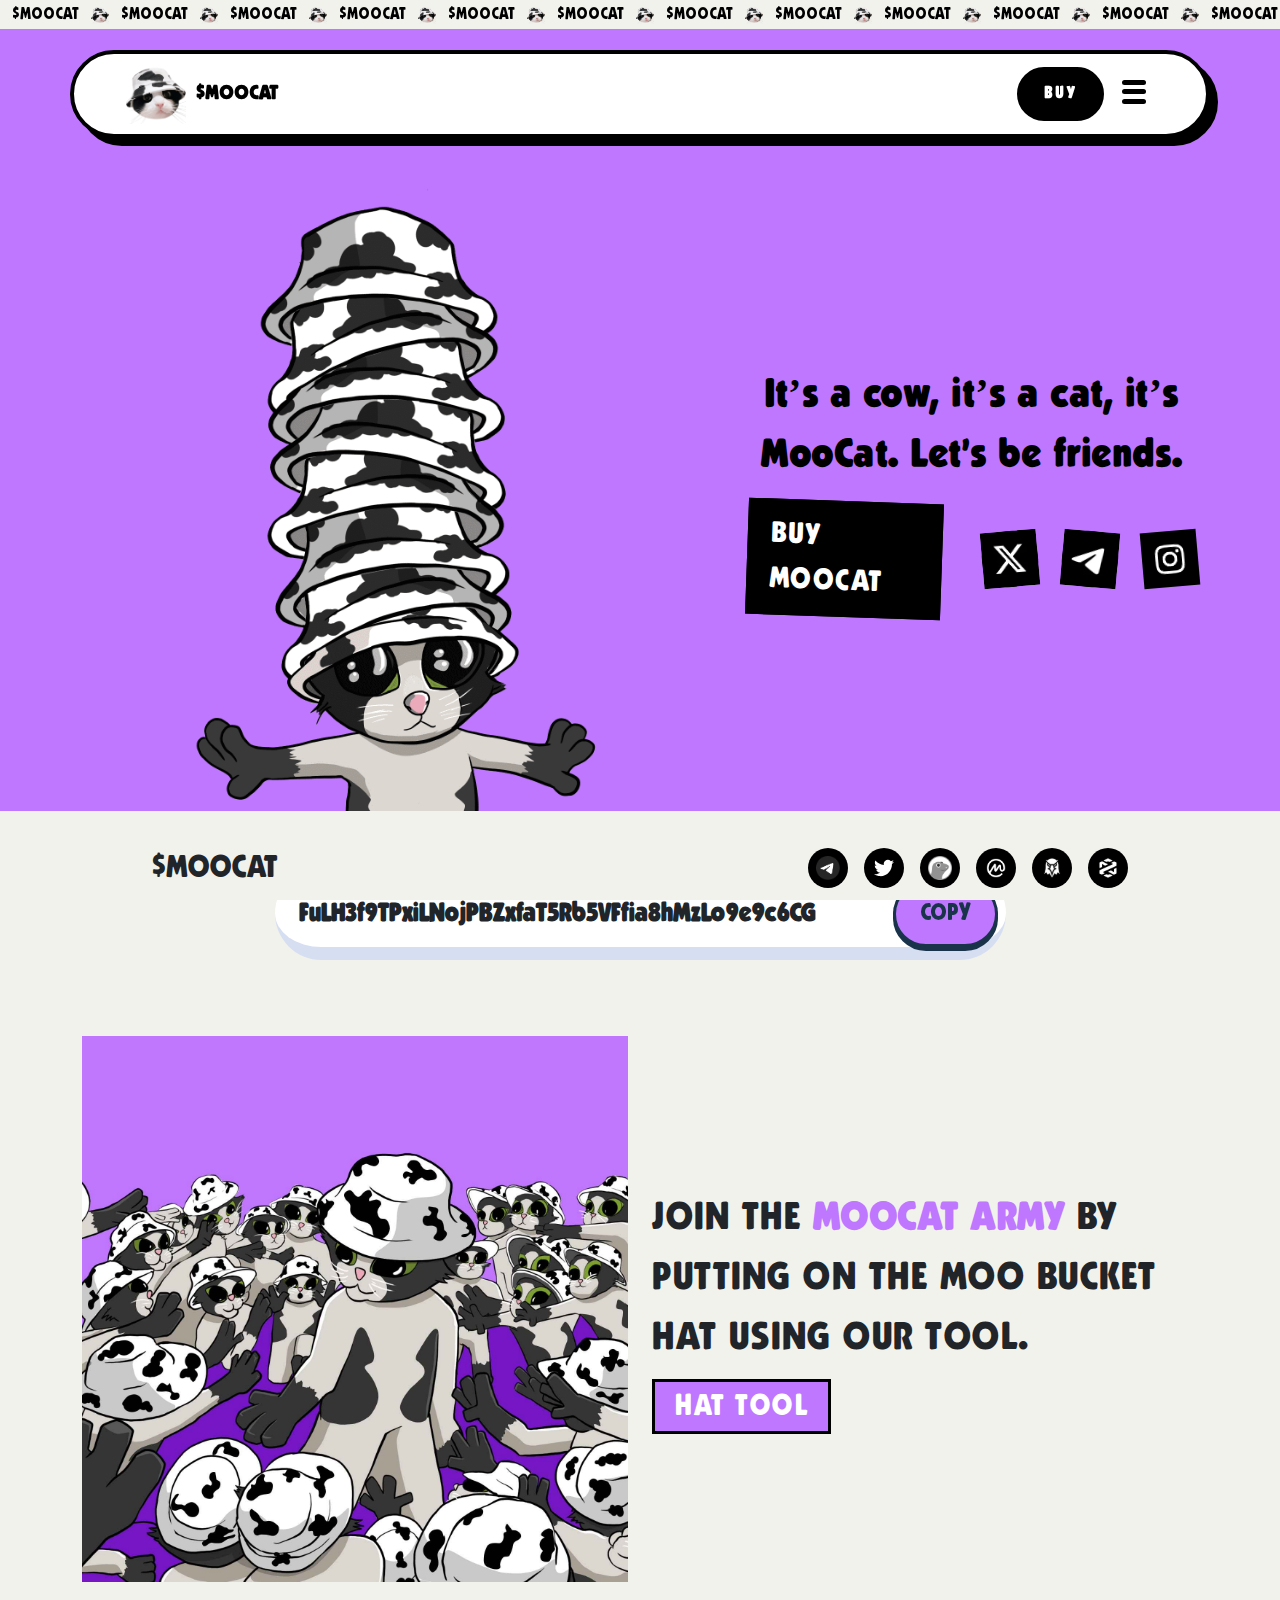
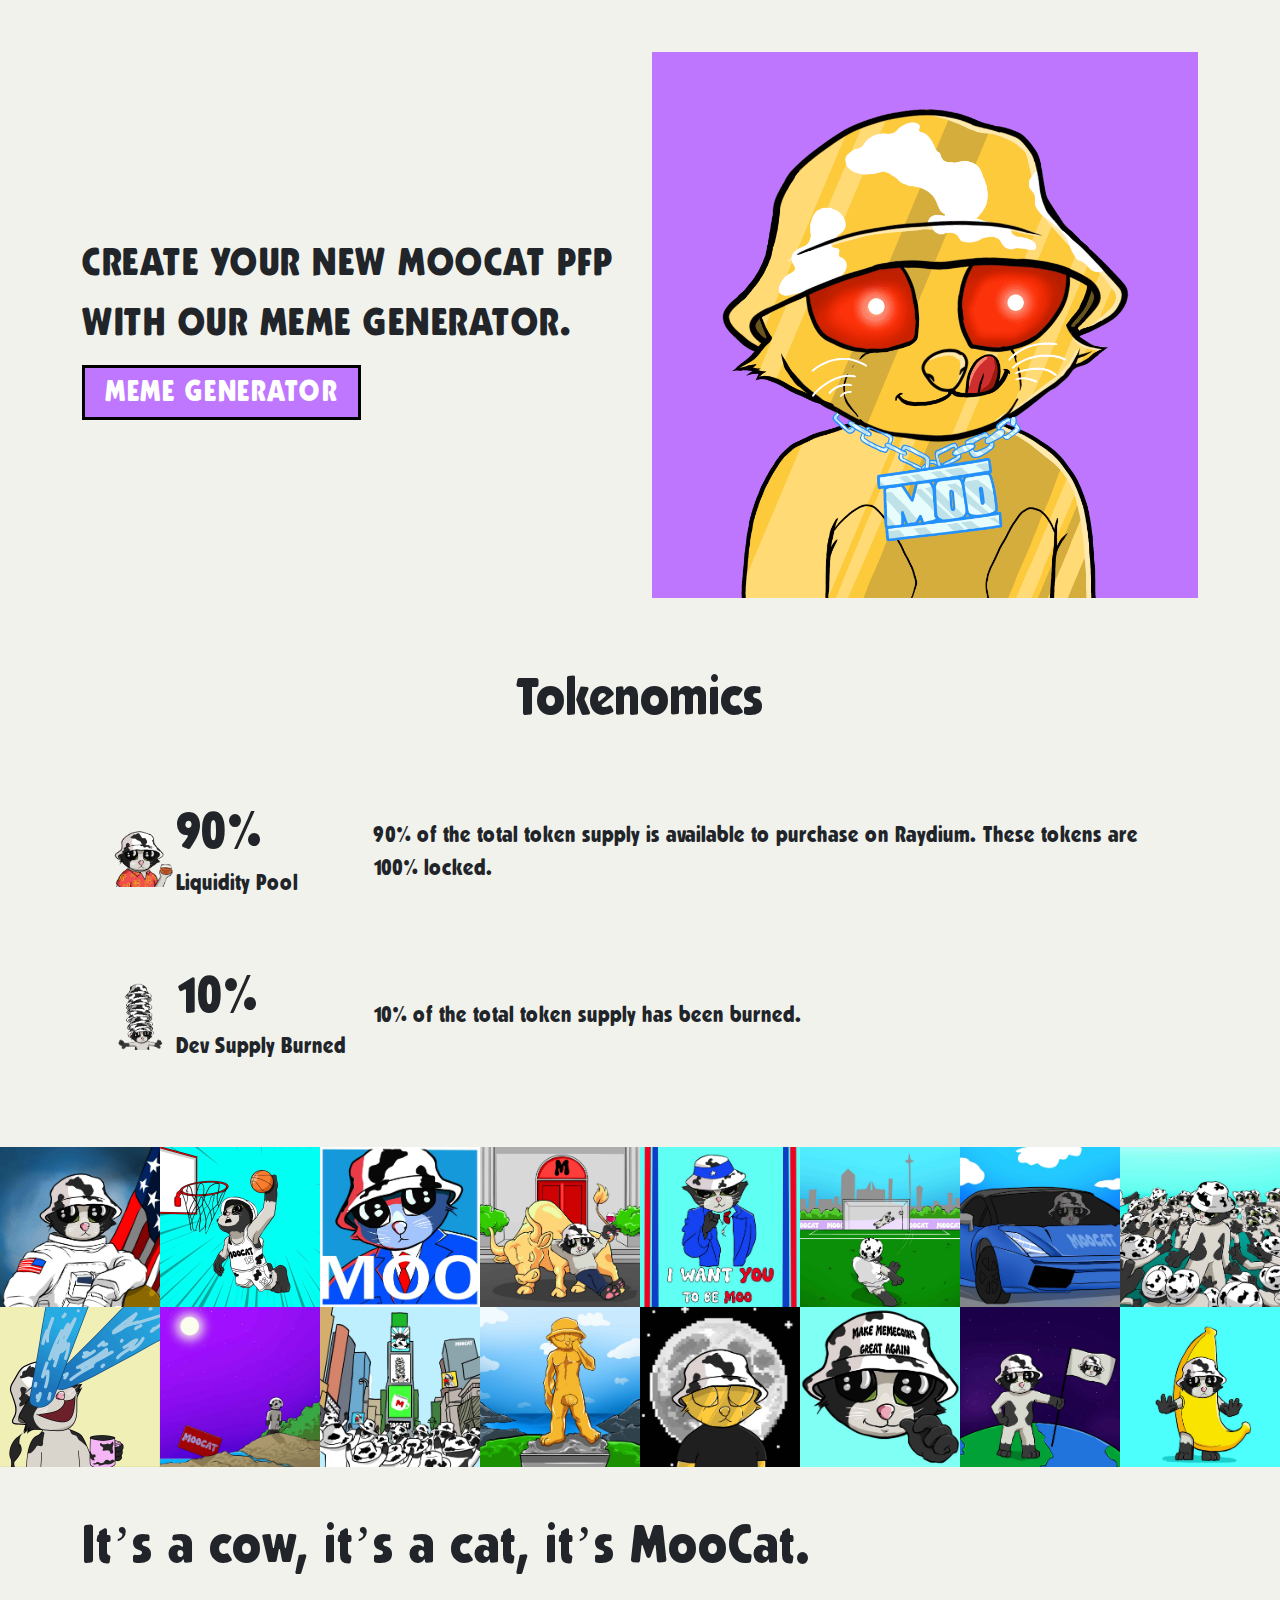
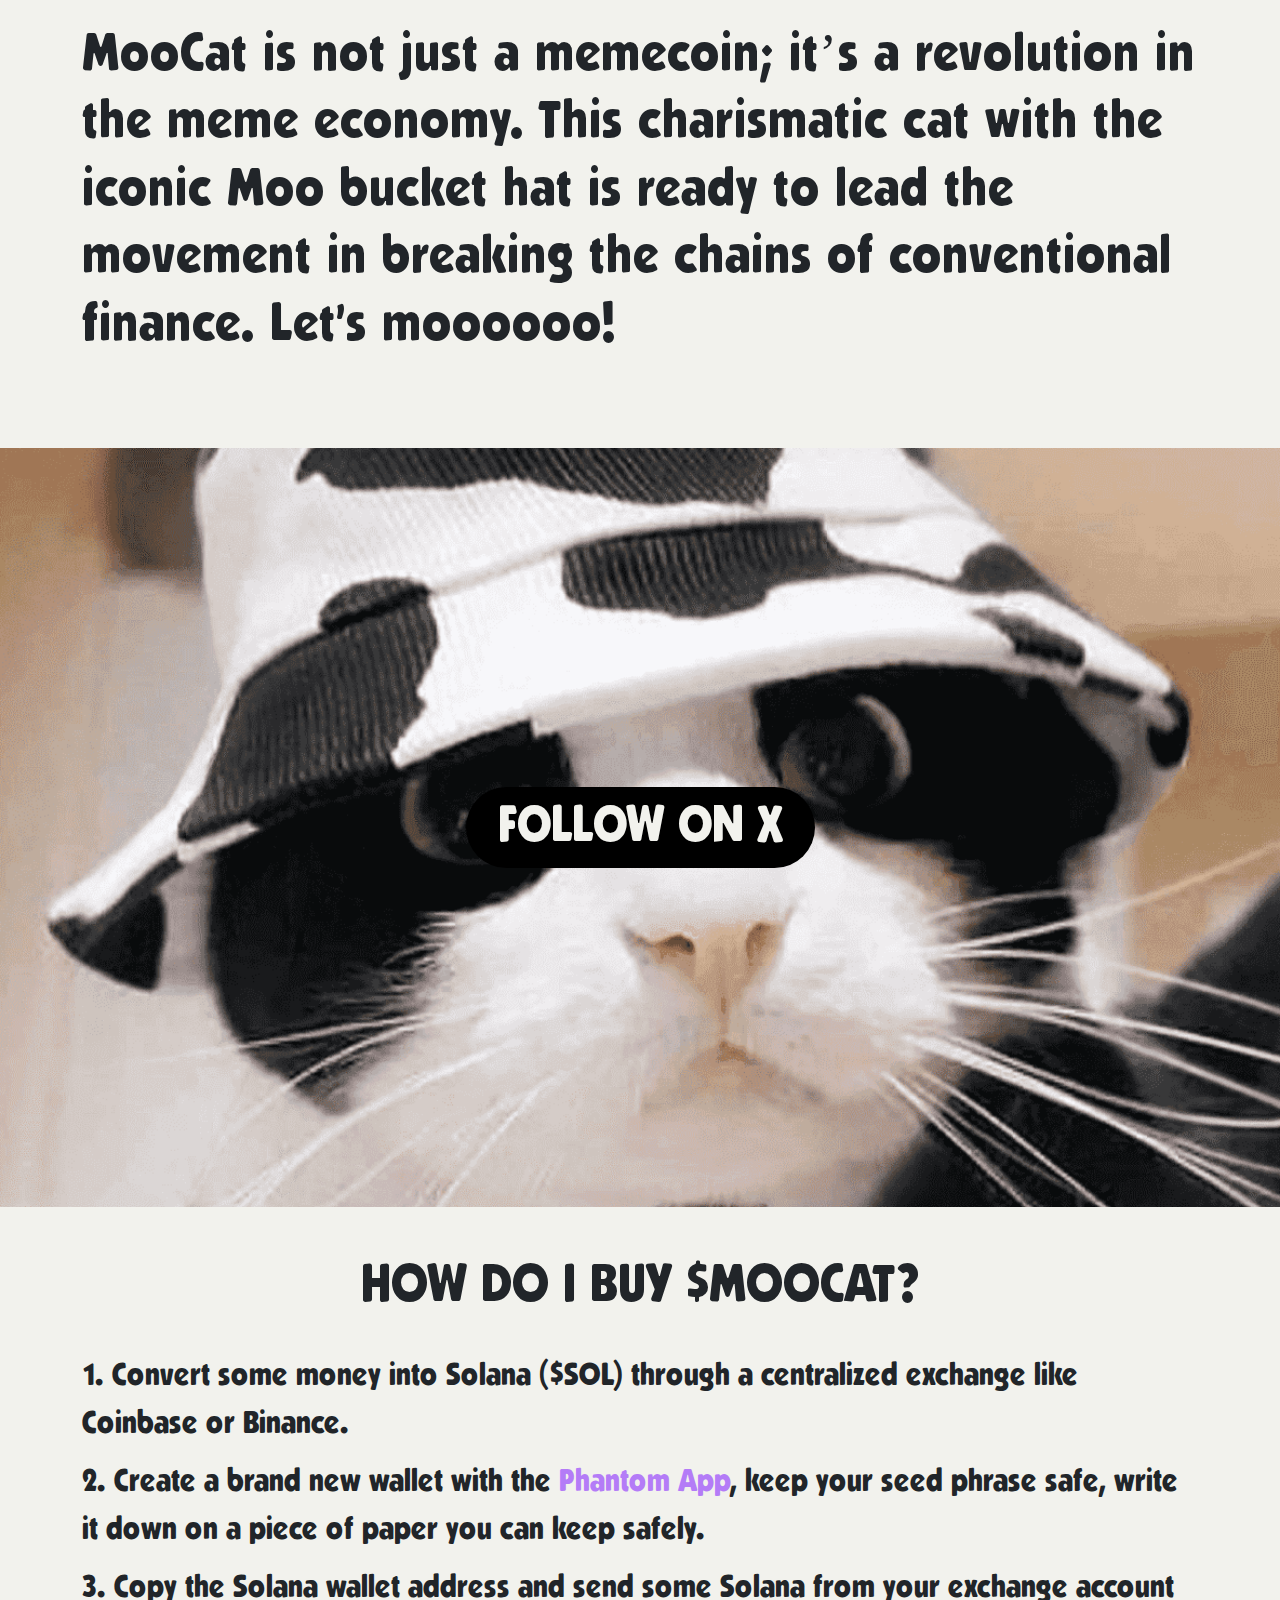
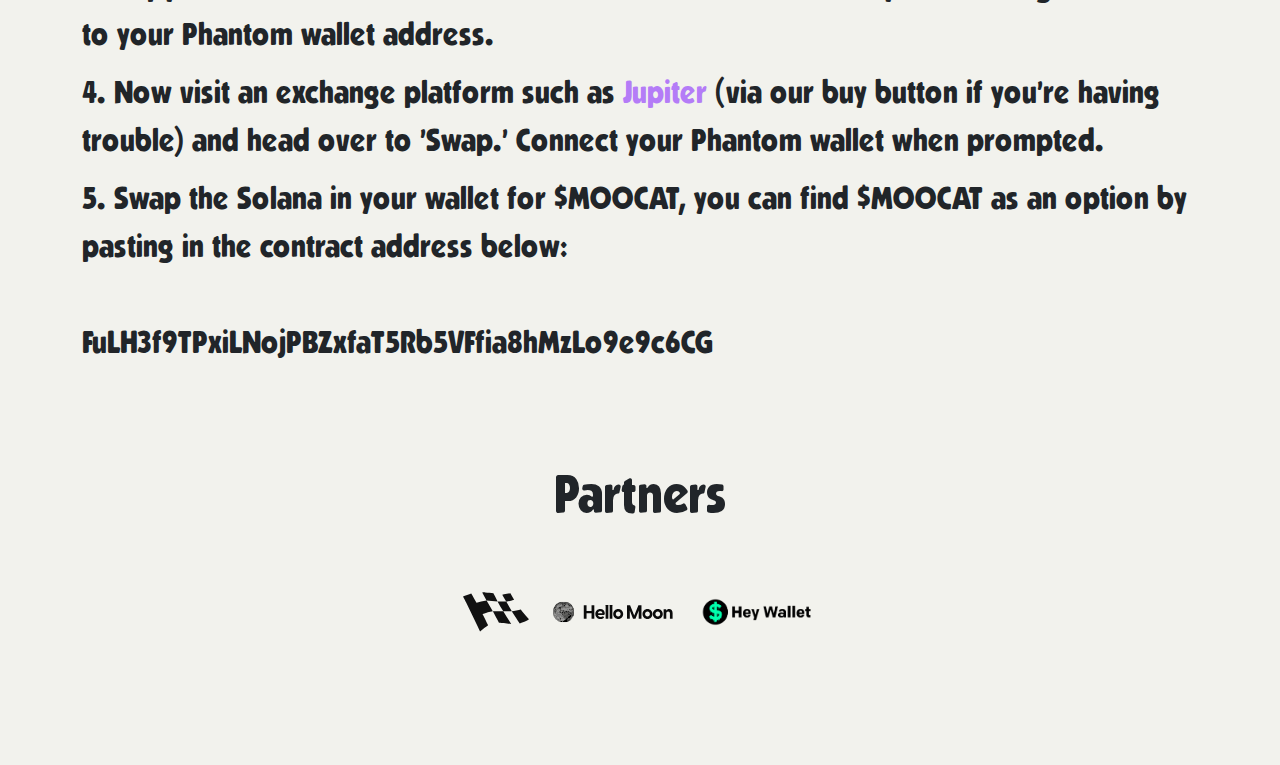
==== index.html @ 13897e97 "first commit" ====
<!doctype html>
<html lang="en">

<head>
  <meta charset="utf-8">
  <meta name="viewport" content="width=device-width, initial-scale=1">
  <meta name="title" content="MooCat | $MOOCAT | Join the Moo-vement">

  <meta name="description"
    content="It’s a cow, it’s a cat, it’s MooCat. MooCat is not just a memecoin; it’s a revolution in the meme economy. This charismatic cat with the iconic Moo bucket hat is ready to lead the movement in breaking the chains of conventional finance. Join the Moo-vement today with MooCat.">

  <meta name="generator" content="Hugo 0.84.0">
  <title>MooCat | $MOOCAT | Join the Moo-vement</title>
  <link rel="icon" type="image/x-icon" href="images/fav-icon.png">
  <link rel="canonical" href="https://getbootstrap.com/docs/5.0/examples/carousel/">

  <script src="https://ajax.googleapis.com/ajax/libs/jquery/3.7.1/jquery.min.js"></script>

  <!-- Bootstrap core CSS -->
  <link href="css/bootstrap.min.css" rel="stylesheet">
  <link href="css/cstm-style.css" rel="stylesheet">




  <style>
    .code-main-sec button:hover {
      background-color: #ffffff;
      color: #000000;
    }

    .put-on-helmet {
      margin-top: 40px;
      margin-bottom: 70px;
    }

    .join-main {
      display: flex;
      flex-direction: row;
      -webkit-box-align: center;
      align-items: center;
      -webkit-box-pack: center;
      justify-content: center;
    }

    .join-txt {
      font-size: 40px;
      text-transform: uppercase;
      letter-spacing: 1.5px;
    }

    .join-text-main .text-red {
      color: #BF77FF;
    }

    .helmet-btn {
      background-color: #BF77FF;
      padding: 10px 20px;
      font-size: 30px;
      text-transform: uppercase;
      letter-spacing: 1.5px;
      color: #fff;
      transform: rotate(2deg);
      border: solid 3px #000;
      text-decoration: none;
    }

    .helmet-btn:hover {
      -webkit-transition: all 200ms ease-in;
      -webkit-transform: scale(1.1);
      -ms-transition: all 200ms ease-in;
      -ms-transform: scale(1.1);
      -moz-transition: all 200ms ease-in;
      -moz-transform: scale(1.1);
      transition: all 200ms ease-in;
      transform: scale(1.1);
      color: #fff;
    }

    .bd-placeholder-img {
      font-size: 1.125rem;
      text-anchor: middle;
      -webkit-user-select: none;
      -moz-user-select: none;
      user-select: none;
    }

    @media (min-width: 768px) {
      .bd-placeholder-img-lg {
        font-size: 3.5rem;
      }
    }
  </style>


  <!-- Custom styles for this template 
    <link href="carousel.css" rel="stylesheet">-->
</head>

<body>



  <section class="bg-top">

    <section class="put-on-moocat">
      <div class="container">
        <div class="row">

          <div class="col-sm-5 join-main moocat-main-section">
            <div class="join-text-main">
              <p class="join-txt moocat-center"> <strong class="text-red">It’s a cow, it’s a cat, it’s MooCat. Let's be
                  friends.</strong>
              </p>
              <div class="flex btn-main-top">
                <a href="https://jup.ag/swap/SOL-FuLH3f9TPxiLNojPBZxfaT5Rb5VFfia8hMzLo9e9c6CG" class="helmet-btn">BUY
                  MOOCAT</a>
                <div class="flex gap-4"> <a rel="noopener noreferrer" target="_blank"
                    href="https://twitter.com/MooCatSolana">
                    <div class="relative md:w-14 md:h-14 h-12 w-12 md:hover:scale-105 x-icon"> <img
                        src="images/x-icon.webp" alt="" fetchpriority="high" decoding="async" data-nimg="fill"
                        class="bg-black rotate-5deg" style="height:100%;width:100%;color:transparent" sizes="100vw">
                    </div>
                  </a> <a rel="noopener noreferrer" target="_blank" href="https://t.me/MooCatPortal">
                    <div class="relative md:w-14 md:h-14 h-12 w-12  md:hover:scale-105 tele-icon"> <img
                        src="images/telegram.webp" alt="" fetchpriority="high" decoding="async" data-nimg="fill"
                        class="bg-black rotate5deg" style="height:100%;width:100%;color:transparent" sizes="100vw">
                    </div>
                  </a> <a rel="noopener noreferrer" target="_blank" href="https://www.instagram.com/moocatworld">
                    <div class="relative md:w-14 md:h-14 h-12 w-12 md:hover:scale-105 insta-icon"> <img
                        src="images/insta-icon.png" alt="" fetchpriority="high" decoding="async" data-nimg="fill"
                        class="bg-black rotate-5deg" style="height:100%;width:100%;color:transparent"> </div>
                  </a> </div>
              </div>
            </div>
          </div>
          <div class="col-sm-7"> <img class="w-100" src="images/png8.png" alt=""> </div>
        </div>
      </div>
    </section>

    <div id="shopify-section-announcement-bar" class="shopify-section">
      <div data-section-id="announcement-bar" data-section-type="announcement-bar-section">
        <a href="#">
          <div class="announcement-bar_cstm-section" data-announcement-bar="">
            <div class="inner">
              <p>$MooCat </p>
              <div class="inner-img"><img src="images/face.png" width="73" height="73" alt=""></div>
              <p>$MooCat </p>
              <div class="inner-img"><img src="images/face.png" width="73" height="73" alt=""></div>
              <p>$MooCat </p>
              <div class="inner-img"><img src="images/face.png" width="73" height="73" alt=""></div>
              <p>$MooCat </p>
              <div class="inner-img"><img src="images/face.png" width="73" height="73" alt=""></div>
              <p>$MooCat </p>
              <div class="inner-img"><img src="images/face.png" width="73" height="73" alt=""></div>
              <p>$MooCat </p>
              <div class="inner-img"><img src="images/face.png" width="73" height="73" alt=""></div>
              <p>$MooCat </p>
              <div class="inner-img"><img src="images/face.png" width="73" height="73" alt=""></div>
              <p>$MooCat </p>
              <div class="inner-img"><img src="images/face.png" width="73" height="73" alt=""></div>
              <p>$MooCat </p>
              <div class="inner-img"><img src="images/face.png" width="73" height="73" alt=""></div>
              <p>$MooCat </p>
              <div class="inner-img"><img src="images/face.png" width="73" height="73" alt=""></div>
              <p>$MooCat </p>
              <div class="inner-img"><img src="images/face.png" width="73" height="73" alt=""></div>
              <p>$MooCat </p>
              <div class="inner-img"><img src="images/face.png" width="73" height="73" alt=""></div>
              <p>$MooCat </p>
              <div class="inner-img"><img src="images/face.png" width="73" height="73" alt=""></div>
              <p>$MooCat </p>
              <div class="inner-img"><img src="images/face.png" width="73" height="73" alt=""></div>
              <p>$MooCat </p>
              <div class="inner-img"><img src="images/face.png" width="73" height="73" alt=""></div>
              <p>$MooCat </p>
              <div class="inner-img"><img src="images/face.png" width="73" height="73" alt=""></div>
              <p>$MooCat </p>
              <div class="inner-img"><img src="images/face.png" width="73" height="73" alt=""></div>
              <p>$MooCat </p>
              <div class="inner-img"><img src="images/face.png" width="73" height="73" alt=""></div>
              <p>$MooCat </p>
              <div class="inner-img"><img src="images/face.png" width="73" height="73" alt=""></div>
              <p>$MooCat </p>
              <div class="inner-img"><img src="images/face.png" width="73" height="73" alt=""></div>
              <p>$MooCat </p>
              <div class="inner-img"><img src="images/face.png" width="73" height="73" alt=""></div>
              <p>$MooCat </p>
              <div class="inner-img"><img src="images/face.png" width="73" height="73" alt=""></div>
              <p>$MooCat </p>
              <div class="inner-img"><img src="images/face.png" width="73" height="73" alt=""></div>
              <p>$MooCat </p>
              <div class="inner-img"><img src="images/face.png" width="73" height="73" alt=""></div>
              <p>$MooCat </p>
              <div class="inner-img"><img src="images/face.png" width="73" height="73" alt=""></div>
              <p>$MooCat </p>
              <div class="inner-img"><img src="images/face.png" width="73" height="73" alt=""></div>
              <p>$MooCat </p>
              <div class="inner-img"><img src="images/face.png" width="73" height="73" alt=""></div>
              <p>$MooCat </p>
              <div class="inner-img"><img src="images/face.png" width="73" height="73" alt=""></div>
              <p>$MooCat </p>
              <div class="inner-img"><img src="images/face.png" width="73" height="73" alt=""></div>
              <p>$MooCat </p>
              <div class="inner-img"><img src="images/face.png" width="73" height="73" alt=""></div>
              <p>$MooCat </p>
              <div class="inner-img"><img src="images/face.png" width="73" height="73" alt=""></div>
              <p>$MooCat </p>
              <div class="inner-img"><img src="images/face.png" width="73" height="73" alt=""></div>
              <p>$MooCat </p>
              <div class="inner-img"><img src="images/face.png" width="73" height="73" alt=""></div>
              <p>$MooCat </p>
              <div class="inner-img"><img src="images/face.png" width="73" height="73" alt=""></div>
              <p>$MooCat </p>
              <div class="inner-img"><img src="images/face.png" width="73" height="73" alt=""></div>
              <p>$MooCat </p>
              <div class="inner-img"><img src="images/face.png" width="73" height="73" alt=""></div>
              <p>$MooCat </p>
              <div class="inner-img"><img src="images/face.png" width="73" height="73" alt=""></div>
              <p>$MooCat </p>
              <div class="inner-img"><img src="images/face.png" width="73" height="73" alt=""></div>
              <p>$MooCat </p>
              <div class="inner-img"><img src="images/face.png" width="73" height="73" alt=""></div>
              <p>$MooCat </p>
              <div class="inner-img"><img src="images/face.png" width="73" height="73" alt=""></div>
              <p>$MooCat </p>
              <div class="inner-img"><img src="images/face.png" width="73" height="73" alt=""></div>
              <p>$MooCat </p>
              <div class="inner-img"><img src="images/face.png" width="73" height="73" alt=""></div>
              <p>$MooCat </p>
              <div class="inner-img"><img src="images/face.png" width="73" height="73" alt=""></div>
              <p>$MooCat </p>
              <div class="inner-img"><img src="images/face.png" width="73" height="73" alt=""></div>
              <p>$MooCat </p>
              <div class="inner-img"><img src="images/face.png" width="73" height="73" alt=""></div>
              <p>$MooCat </p>
              <div class="inner-img"><img src="images/face.png" width="73" height="73" alt=""></div>
              <p>$MooCat </p>
              <div class="inner-img"><img src="images/face.png" width="73" height="73" alt=""></div>
              <p>$MooCat </p>
              <div class="inner-img"><img src="images/face.png" width="73" height="73" alt=""></div>
              <p>$MooCat </p>
              <div class="inner-img"><img src="images/face.png" width="73" height="73" alt=""></div>
              <p>$MooCat </p>
              <div class="inner-img"><img src="images/face.png" width="73" height="73" alt=""></div>
              <p>$MooCat </p>
              <div class="inner-img"><img src="images/face.png" width="73" height="73" alt=""></div>
              <p>$MooCat </p>
              <div class="inner-img"><img src="images/face.png" width="73" height="73" alt=""></div>
              <p>$MooCat </p>
              <div class="inner-img"><img src="images/face.png" width="73" height="73" alt=""></div>
              <p>$MooCat </p>
              <div class="inner-img"><img src="images/face.png" width="73" height="73" alt=""></div>
              <p>$MooCat </p>
              <div class="inner-img"><img src="images/face.png" width="73" height="73" alt=""></div>
              <p>$MooCat </p>
              <div class="inner-img"><img src="images/face.png" width="73" height="73" alt=""></div>
              <p>$MooCat </p>
              <div class="inner-img"><img src="images/face.png" width="73" height="73" alt=""></div>
              <p>$MooCat </p>
              <div class="inner-img"><img src="images/face.png" width="73" height="73" alt=""></div>
              <p>$MooCat </p>
              <div class="inner-img"><img src="images/face.png" width="73" height="73" alt=""></div>
              <p>$MooCat </p>
              <div class="inner-img"><img src="images/face.png" width="73" height="73" alt=""></div>
              <p>$MooCat </p>
              <div class="inner-img"><img src="images/face.png" width="73" height="73" alt=""></div>
              <p>$MooCat </p>
              <div class="inner-img"><img src="images/face.png" width="73" height="73" alt=""></div>
              <p>$MooCat </p>
              <div class="inner-img"><img src="images/face.png" width="73" height="73" alt=""></div>
              <p>$MooCat </p>
              <div class="inner-img"><img src="images/face.png" width="73" height="73" alt=""></div>
              <p>$MooCat </p>
              <div class="inner-img"><img src="images/face.png" width="73" height="73" alt=""></div>
              <p>$MooCat </p>
              <div class="inner-img"><img src="images/face.png" width="73" height="73" alt=""></div>
              <p>$MooCat </p>
              <div class="inner-img"><img src="images/face.png" width="73" height="73" alt=""></div>
              <p>$MooCat </p>
              <div class="inner-img"><img src="images/face.png" width="73" height="73" alt=""></div>
              <p>$MooCat </p>
              <div class="inner-img"><img src="images/face.png" width="73" height="73" alt=""></div>
              <p>$MooCat </p>
              <div class="inner-img"><img src="images/face.png" width="73" height="73" alt=""></div>
              <p>$MooCat </p>
              <div class="inner-img"><img src="images/face.png" width="73" height="73" alt=""></div>
              <p>$MooCat </p>
              <div class="inner-img"><img src="images/face.png" width="73" height="73" alt=""></div>
              <p>$MooCat </p>
              <div class="inner-img"><img src="images/face.png" width="73" height="73" alt=""></div>
              <p>$MooCat </p>
              <div class="inner-img"><img src="images/face.png" width="73" height="73" alt=""></div>
              <p>$MooCat </p>
              <div class="inner-img"><img src="images/face.png" width="73" height="73" alt=""></div>
              <p>$MooCat </p>
              <div class="inner-img"><img src="images/face.png" width="73" height="73" alt=""></div>
              <p>$MooCat </p>
              <div class="inner-img"><img src="images/face.png" width="73" height="73" alt=""></div>
              <p>$MooCat </p>
              <div class="inner-img"><img src="images/face.png" width="73" height="73" alt=""></div>
              <p>$MooCat </p>
              <div class="inner-img"><img src="images/face.png" width="73" height="73" alt=""></div>
              <p>$MooCat </p>
              <div class="inner-img"><img src="images/face.png" width="73" height="73" alt=""></div>
              <p>$MooCat </p>
              <div class="inner-img"><img src="images/face.png" width="73" height="73" alt=""></div>
              <p>$MooCat </p>
              <div class="inner-img"><img src="images/face.png" width="73" height="73" alt=""></div>
              <p>$MooCat </p>
              <div class="inner-img"><img src="images/face.png" width="73" height="73" alt=""></div>
              <p>$MooCat </p>
              <div class="inner-img"><img src="images/face.png" width="73" height="73" alt=""></div>
              <p>$MooCat </p>
              <div class="inner-img"><img src="images/face.png" width="73" height="73" alt=""></div>
              <p>$MooCat </p>
              <div class="inner-img"><img src="images/face.png" width="73" height="73" alt=""></div>
              <p>$MooCat </p>
              <div class="inner-img"><img src="images/face.png" width="73" height="73" alt=""></div>
              <p>$MooCat </p>
              <div class="inner-img"><img src="images/face.png" width="73" height="73" alt=""></div>
              <p>$MooCat </p>
              <div class="inner-img"><img src="images/face.png" width="73" height="73" alt=""></div>
              <p>$MooCat </p>
              <div class="inner-img"><img src="images/face.png" width="73" height="73" alt=""></div>
              <p>$MooCat </p>
              <div class="inner-img"><img src="images/face.png" width="73" height="73" alt=""></div>
            </div>

          </div>
        </a>
      </div>
    </div>



    <header>
      <nav class="navbar navbar-expand-md navbar-dark fixed-top navagation container">
        <div class="container-fluid">
          <div class="logo"><img src="images/face.png" alt=""></div>
          <a class="navbar-brand" href="#">$MOOCAT</a>
          <div class="collapse navbar-collapse buy-btn" id="navbarCollapse">
            <div class="d-flex">
              <a href="https://jup.ag/swap/SOL-FuLH3f9TPxiLNojPBZxfaT5Rb5VFfia8hMzLo9e9c6CG" class="buy-now-btn">Buy</a>
            </div>
          </div>

          <ul class="navbar-nav mb-2 mb-lg-0 drop-menu">
            <li class="nav-item dropdown">
              <a class="nav-link dropdown-toggle" href="#" role="button" data-bs-toggle="dropdown"
                aria-expanded="false">
                <div class="sc-7eb1aa25-14 bUhXGp"><img alt="Menu" loading="lazy" decoding="async" data-nimg="fill"
                    src="images/Burger.svg"></div>
              </a>
              <ul class="dropdown-menu drop-main">
                <li><a class="dropdown-item" href="/hat.html">HAT TOOL</a></li>
                <li><a class="dropdown-item" href="/generator.html">MEME GENERATOR</a></li>
              </ul>
            </li>
          </ul>

        </div>
      </nav>
    </header>
  </section>



  <section class="bg-trans">
    <span class="code-main-sec"><span id="cusnumbers">FuLH3f9TPxiLNojPBZxfaT5Rb5VFfia8hMzLo9e9c6CG</span><button
        onclick="copy()">Copy</button></span>


  </section>
  <script>
    function copy() {
      window.navigator.clipboard.writeText($('#cusnumbers').html().trim());
    }
  </script>


  <!--<section class="bg-trans">-->
  <!--    <div class="code-btn-main">-->
  <!--    <a href="https://jup.ag/swap/SOL-FuLH3f9TPxiLNojPBZxfaT5Rb5VFfia8hMzLo9e9c6CG" target="_blank" class="">-->
  <!--      <div class="inner-code">-->
  <!--        <img alt="solscan" src="images/solscan.svg"></div>-->
  <!--        <p class="copy-code">CA: FuLH3f9TPxiLNojPBZxfaT5Rb5VFfia8hMzLo9e9c6CG-->
  <!--</p>-->
  <!--    </a>-->
  <!--      </div>-->
  <!--</section>-->


  <section class="put-on-helmet">
    <div class="container">
      <div class="row">
        <div class="col-sm-6">
          <img class="w-100" src="images/crowd.jpg" alt="">
        </div>
        <div class="col-sm-6 join-main">
          <div class="join-text-main">
            <p class="join-txt">Join the <strong class="text-red">MooCat army</strong> <!-- -->by putting on the moo
              bucket hat using our tool.</p>
            <a href="/hat.html" class="helmet-btn">Hat Tool</a>
          </div>
        </div>
      </div>
    </div>
  </section>


  <section class="put-on-helmet section-join-main">
    <div class="container">
      <div class="row grid-flex-main">

        <div class="col-sm-6 col-main">
          <img class="w-100" src="images/meme.png" alt="">
        </div>
        <div class="col-main col-sm-6 join-main col-left col-txt">
          <div class="join-text-main">
            <p class="join-txt">Create your new MooCat pfp with our meme generator.
            </p>
            <a href="/generator.html" class="helmet-btn">MEME GENERATOR</a>
          </div>
        </div>

      </div>
    </div>
  </section>
  <section class="liquidity-poll-section">
    <div class="container">
      <h2 class="how-do-heading mb-5">Tokenomics</h2>
      <div class="row">
        <div class="col-sm-12">
          <div class="d-flex liq-main-top">
            <div class="flex-shrink-0 liq-inner col-sm-3">
              <div class="left-section-img">
                <img alt="hellomoon" style="" src="images/png2.png">
              </div>
              <div>
                <h3 class="liq-heading">90%</h3>
                <p class="liq-txt">Liquidity Pool</p>
              </div>

            </div>
            <div class="col-sm-9 right-sec">
              <div class="right-col-main">
                <!--<p>900,000,000 tokens</p>-->
                <p class="token-supp">90% of the total token supply is available to purchase on Raydium. These tokens
                  are 100% locked. </p>
              </div>
            </div>
          </div>


          <div class="d-flex liq-main-top">
            <div class="flex-shrink-0 liq-inner col-sm-3">
              <div class="left-section-img">
                <img alt="hellomoon" style="" src="images/png8.png">
              </div>
              <div>
                <h3 class="liq-heading">10%</h3>
                <p class="liq-txt">Dev Supply Burned
                </p>
              </div>

            </div>
            <div class="col-sm-9 right-sec">
              <div class="right-col-main">
                <!--<p>900,000,000 tokens</p>-->
                <p class="token-supp">10% of the total token supply has been burned.</p>
              </div>
            </div>
          </div>
        </div>
      </div>
    </div>


  </section>
  <!--<section class="bg-section"></section>-->


  <section class="grid-main-desk">
    <div class="">
      <ul class="grid-full">
        <li><img class="w-100" src="images/astro-desk-1.jpg" alt=""></li>
        <li><img class="w-100" src="images/astro-desk-2.jpeg" alt=""></li>
        <li><img class="w-100" src="images/astro-desk-3.jpg" alt=""></li>
        <li><img class="w-100" src="images/astro-desk-4.jpg" alt=""></li>
        <li><img class="w-100" src="images/astro-desk-5.jpg" alt=""></li>
        <li><img class="w-100" src="images/astro-desk-6.jpg" alt=""></li>
        <li><img class="w-100" src="images/astro-desk-7.jpg" alt=""></li>
        <li><img class="w-100" src="images/astro-desk-8.jpg" alt=""></li>
      </ul>
      <ul class="grid-full">

        <li><img class="w-100" src="images/astro-desk-9.jpg" alt=""></li>
        <li><img class="w-100" src="images/astro-desk-10.jpg" alt=""></li>
        <li><img class="w-100" src="images/astro-desk-11.jpg" alt=""></li>
        <li><img class="w-100" src="images/astro-desk-12.jpg" alt=""></li>
        <li><img class="w-100" src="images/astro-desk-13.jpg" alt=""></li>
        <li><img class="w-100" src="images/astro-desk-14.jpg" alt=""></li>
        <li><img class="w-100" src="images/astro-desk-15.jpg" alt=""></li>
        <li><img class="w-100" src="images/astro-desk-16.jpg" alt=""></li>
      </ul>
    </div>
  </section>
  <section class="grid-main-mob">
    <div class="">
      <div class="row_">
        <ul class="grid-full">
          <li><img class="w-100" src="images/astro-mob-1.jpg" alt=""></li>
          <li><img class="w-100" src="images/astro-mob-2.png" alt=""></li>
          <li><img class="w-100" src="images/astro-mob-3.jpg" alt=""></li>
          <li><img class="w-100" src="images/astro-mob-4.jpg" alt=""></li>
        </ul>
      </div>
    </div>
  </section>




  <section class="content">
    <div class="container">
      <div class="row justify-content-sm-center mb-5 mt-5">
        <div class="col-sm-12 mumu-content">
          <p>It’s a cow, it’s a cat, it’s MooCat.</p><br>
          <p>MooCat is not just a memecoin; it’s a revolution in the meme economy. This charismatic cat with the iconic
            Moo bucket hat is ready to lead the movement in breaking the chains of conventional finance. Let's moooooo!
          </p><br>

        </div>
      </div>
    </div>
  </section>

  <section class="buy-in-box-main d-flex align-items-center justify-content-center">
    <div class="buy-in-box-main-inner">
      <a href="https://twitter.com/MooCatSolana" target="_blank" class="">FOLLOW ON X</a>
    </div>
  </section>



  <section class="content">
    <div class="container">
      <div class="row justify-content-sm-center mb-5 mt-5">
        <div class="col-sm-12 mumu-content">
          <h2 class="how-do-heading">HOW DO I BUY $MOOCAT?</h2><br>
          <ul class="how-do-list">
            <ol class="">1. Convert some money into Solana ($SOL) through a centralized exchange like Coinbase or
              Binance.</ol>
            <ol class="">2. Create a brand new wallet with the <a href="https://phantom.app/" target="_blank">Phantom
                App</a>, keep your seed phrase safe, write it down on a piece of paper you can keep safely.</ol>
            <ol class="">3. Copy the Solana wallet address and send some Solana from your exchange account to your
              Phantom wallet address.</ol>
            <ol class="">4. Now visit an exchange platform such as<!-- --> <a
                href="https://jup.ag/swap/SOL-FuLH3f9TPxiLNojPBZxfaT5Rb5VFfia8hMzLo9e9c6CG" target="_blank">Jupiter</a>
              (via our buy button if you're having trouble) and head over to 'Swap.' Connect your Phantom wallet when
              prompted.</ol>
            <ol class="">5. Swap the Solana in your wallet for $MOOCAT, you can find $MOOCAT as an option by pasting in
              the contract address below:<br><br>
              <label class="">FuLH3f9TPxiLNojPBZxfaT5Rb5VFfia8hMzLo9e9c6CG<br>



              </label>
            </ol>
          </ul><br>
          <p class="congratulation-txt"> </p>

        </div>
      </div>
    </div>
  </section>


  <section class="content partner-main">
    <div class="container">
      <div class="row justify-content-sm-center mb-5 mt-5">
        <div class="col-sm-12 mumu-content">
          <h2 class="how-do-heading mb-5">Partners</h2>

          <!--<p style="text-align:center; width:100%;">Revealing Soon</p>-->

          <div class="partner-logo-main-section">
            <div class="container">
              <div class="row">
                <ul class="partner-listing">
                  <li><a style="style=" href="https://swap.assetdash.com/sol-moocat" target="_blank">
                      <img class="asset" alt="assetdash" src="images/AssetDash.svg"></a></li>
                  <li><a style="height:50px; aspect-ratio:3.79=" "="" 1;="" grid-area:box2;filter:invert(1);"=""
                      href="https://www.hellomoon.io/solana" target="_blank">
                      <img alt="hellomoon" style="height:100%;width:100%;" src="images/HelloMoon.svg"></a></li>
                  <li><a style="height:50px;/ aspect-ratio:3.79/1; /grid-area:box2;filter:invert(1);"
                      href="https://heywallet.com/" target="_blank">
                      <img alt="heywaller" style="height:100%;width:100%;" src="images/HeyWallet.svg"></a></li>
                </ul>
              </div>
            </div>


          </div>







        </div>
      </div>
    </div>
  </section>

  <!-- FOOTER -->
  <footer class="container- footer-sticky">
    <div class="footer-inner">
      <h2>$MOOCAT</h2>
      <div class="social-media">
        <a href="https://t.me/MooCatPortal" target="_blank" class="">
          <div class="social-media-inner">
            <img alt="Telegram"
              style="position:absolute;height:100%;width:100%;left:0;top:0;right:0;bottom:0;color:transparent"
              sizes="100vw" src="images/TelegramBlack.webp">
          </div>
        </a>

        <a href="https://twitter.com/MooCatSolana" target="_blank" class="">
          <div class="social-media-inner">
            <img alt="Twitter"
              style="position:absolute;height:100%;width:100%;left:0;top:0;right:0;bottom:0;color:transparent"
              src="images/TwitterWhite.svg">
          </div>
        </a>

        <a href="https://www.coingecko.com/en/coins/moocat" target="_blank" class="">
          <div class="social-media-inner">
            <img alt="CoinGecko"
              style="position:absolute;height:100%;width:100%;left:0;top:0;right:0;bottom:0;color:transparent"
              src="images/CoinGecko.svg">
          </div>
        </a>

        <a href="https://coinmarketcap.com/currencies/moocat" target="_blank" class="">
          <div class="social-media-inner">
            <img alt="CoinMarketCap"
              style="position:absolute;height:100%;width:100%;left:0;top:0;right:0;bottom:0;color:transparent"
              src="images/CMC.webp">
          </div>
        </a>

        <a href="https://dexscreener.com/solana/FuLH3f9TPxiLNojPBZxfaT5Rb5VFfia8hMzLo9e9c6CG" target="_blank" class="">
          <div class="social-media-inner">
            <img alt="Dexscreener"
              style="position:absolute;height:100%;width:100%;left:0;top:0;right:0;bottom:0;color:transparent"
              src="images/DexscreenerWhite.svg">
          </div>
        </a>

        <a href="https://www.dextools.io/app/en/solana/pair-explorer/GX2Kb1cGsuUpwL3xRhtwbG1zoSi3BhxqRveQtbasXhDv?t=1714751325261"
          target="_blank" class="">
          <div class="social-media-inner">
            <img alt="DexTool"
              style="position:absolute;height:100%;width:100%;left:0;top:0;right:0;bottom:0;color:transparent"
              src="images/Dextool.svg">
          </div>
        </a>
      </div>


    </div>
  </footer>



  <script src="js/bootstrap.bundle.min.js"></script>


</body>

</html>
---- css/cstm-style.css ----
@font-face {
font-family: 'josieregular';
src: url('../fonts/dsyqu87xq7svmnr9v3hqodazgvmm5apuw5tpmojhkvxvidy9xolrhlquboeq0e3i.woff2') format('woff2'),
url('../fonts/dsyqu87xq7svmnr9v3hqodazgvmm5apuw5tpmojhkvxvidy9xolrhlquboeq0e3i.woff') format('woff');
font-weight: normal;font-style: normal;
}
body{font-family: 'josieregular';}

@media (min-width:767px) {
    
    #cusnumbers {font-size:26px;}
}

.drop-menu .dropdown {top: 10px;}
.dropdown-menu.show {display: block;top: 90px;background-color: rgb(242, 239, 235);display: flex;flex-direction: column;gap: 12px;
padding: 24px;border-radius: 50px;border: 4px solid rgb(0, 0, 0);right: 0;left: -130px;width: 280px;width: fit-content;text-align: center;}

.drop-menu {margin-left: 10px;}
.drop-main li a {border-radius: 30px;border: 3px solid rgb(0, 0, 0);background: black;color: #fff;padding: 12px 24px !important;font-size: 20px;}

.grid-flex-main {display: -webkit-box;display: -webkit-flex;display: -ms-flexbox;display: flex;-webkit-box-flex: 1;-webkit-flex-grow: 1;
-ms-flex-positive: 1;flex-grow: 1;flex-direction: row;-webkit-flex-direction: row;-webkit-flex-wrap: wrap;-webkit-justify-content: space-around;}
.section-join-main .col-sm-6 {display: -webkit-flex;-webkit-flex-direction: column; flex-direction: column;}
.col-txt {display: flex;align-items: center;justify-content: center;}
.col-left {-webkit-box-ordinal-group: -1;-webkit-order: -1;-ms-flex-order: -1; order: -1;}
.col-main {-webkit-box-flex: 1;-webkit-flex: 1;-ms-flex: 1;flex: 1;}

ul.partner-listing {list-style-type: none; margin: 0;padding: 0;}
.partner-listing li {
    display: inline-block;
    list-style-type: none;
    margin: 0 10px;
}
.partner-listing li .asset {
    filter: invert(0);
    width: 66px !important;
    height: 66px !important;
}

.partner-listing li img {
    width: 120px !important;
    height: 50px !important;
    filter: invert(1);
}

.x-icon:hover {background-image:url(../images/x-icon-hover.png);background-size: cover;}
.tele-icon:hover {background-image:url(../images/twitter-icon-hover.png);background-size: cover;}
.insta-icon:hover {background-image:url(../images/insta-icon-hover.png);background-size: cover;}
.md\:hover\:scale-105:hover img {display: none;}



.grid-main-mob {margin: 48px 0 0 0;}
.grid-main-mob {display:none;}
.grid-full {display: flex;list-style: none;margin: 0;padding: 0;}
.grid-full li {list-style: none;margin: 0;padding: 0;flex: 1.5023;}


.partner-logo-main-section {
    text-align: center;
}
a.logo-style {
    display: flex;
    flex-direction: row-reverse !important;
}

a.logo-style img {
    width: 60px !important;
    display: inline-block;
    text-align: right;
}

.logo-right {
    display: flex;
    flex-direction: row !important;
}

.logo-right img {
    width: 120px !important;
    display: inline-block;
    text-align: right;
    height: 120px;
}
.code-main-sec {
    display: -webkit-box;
    display: -ms-flexbox;
    display: flex;
    -webkit-box-pack: justify;
    -ms-flex-pack: justify;
    justify-content: space-between;
    margin-top: 20px;
    font-family: var(--font-manrope);
    font-size: clamp(15px,3vw,18px);
    width: 100%;
    text-align: center;
    background-color: #fff;
    font-weight: 700;
    padding-left: 24px;
    padding-right: 8px;
    -webkit-box-align: center;
    -ms-flex-align: center;
    align-items: center;
    border-radius: 999px;
    padding-top: 14px;
    border-bottom: 13px solid #d6def1;
    max-width: 731px;
}
.code-main-sec button {
    line-height: 40%;
    font-size: 24px;
    text-transform: uppercase;
    background-color: #BF77FF;
    border: 3px solid #19334a;
    -webkit-filter: drop-shadow(0 4px 0 #19334a);
    filter: drop-shadow(0 4px 0 #19334a);
    border-radius: 999px;
    color: #19334a;
    outline: 0;
    cursor: pointer;
    -webkit-transition: .2s;
    transition: .2s;
    padding: 25px 24px;
}



.join-text-main .moocat-center .text-red{color:black;}

.footer-inner h2 {
    margin-bottom: 0;
} 
.navagation a:focus.navbar-brand {color: #000;}

/*div#shopify-section-announcement-bar {position: fixed;top: 0;bottom: 0;left: 0;right: 0;}*/


.announcement-bar_cstm-section {font-size: 0.725rem;font-weight: normal;height: 29px;text-transform: uppercase;background-color: rgb(242, 242, 237);
position: relative;overflow: hidden;position: fixed;top: 0;bottom: 0;left: 0;right: 0;}
.announcement-bar_cstm-section {font-size: 0.725rem;font-weight: normal;height: 29px;text-transform: uppercase;background-color: rgb(242, 242, 237);
position: relative;overflow: hidden;position: fixed;top: 0;bottom: 0;left: 0;right: 0;display: flex;}
.inner img {width: 18px;height: 18px;}
.announcement-bar_cstm-section .inner {display: flex;-webkit-box-align: center;align-items: center;height: 100%;position: absolute;white-space: nowrap;
will-change: transform;animation: marquee 50s linear infinite;align-content: center;}
.announcement-bar_cstm-section .inner p {display: inline-block;margin: 0px 12px 0 12px;color: #000;font-size:16px;}
.inner img {width: 18px;height: 18px;}
.inner-img {position: relative;display: flex;align-content: space-around;align-items: center;justify-content: space-around;}

@keyframes marquee {
  from {
    transform: translateX(0); }

  to {
    transform: translateX(-50%); } }

.navagation {margin: 50px auto 0 auto;border-radius: 9999px;border: 4px solid rgb(0, 0, 0);filter: drop-shadow(rgb(0, 0, 0) 8px 8px 0px);background: rgb(255 255 255);
padding: 8px 40px;}
.navagation .navbar-brand {color: #000;font-weight: 700;}
.navagation a:hover.navbar-brand {color: #000;}
/*.bg-top {background-image: url(../images/banner.jpg);background-size: cover;padding: 0;aspect-ratio: 1 / 0.7;}*/
.buy-now-btn {border-radius: 30px;border: 3px solid rgb(0, 0, 0);background: black;padding: 12px 24px;color: #fff;text-align: center;
font-size: 16px;font-style: normal;font-weight: 700;line-height: 150%;letter-spacing: 2.5px;text-transform: uppercase;text-decoration: none;}
.buy-now-btn:hover {color: #fff;}
.buy-btn {justify-content: end;}
.logo img { width: 60px;margin: 0 10px 0 0;}
.bg-trans {width: 100%;padding: 36px 0px;display: flex;flex-direction: row;-webkit-box-align: center;align-items: center;
-webkit-box-pack: center;justify-content: center;background-color:#F2F2EC}
.code-btn-main {display: flex;margin: 0px auto;background-color: rgb(0, 0, 0);display: flex;flex-direction: row;
-webkit-box-align: center;align-items: center;-webkit-box-pack: center;justify-content: center;border-radius: 9999px;padding: 8px 12px;}
.code-btn-main a {padding: 12px 32px;gap: 12px;margin: 0px auto;background-color: rgb(0, 0, 0);display: flex;flex-direction: row;
-webkit-box-align: center;align-items: center;-webkit-box-pack: center;justify-content: center;border-radius: 9999px;text-decoration: none;}
.inner-code img {width: 32px;}
.copy-code {text-align: left;font-size: 32px;color: rgb(242, 242, 237);white-space: nowrap;margin: 0;padding: 0;}
.bg-section {background-image: url(../images/cuteyy.jpg);aspect-ratio: 5.48 / 1;background-size: cover;
background-repeat: no-repeat;background-position: center center;}
.mumu-content p {text-align: left;font-size: 54px;line-height: 125%;letter-spacing: 1px;}
.buy-in-box-main {background-image: url(../images/mainpfp.png);background-size: cover;background-repeat: no-repeat;background-position: center center;
aspect-ratio: 1.687 / 1;}
.buy-in-box-main-inner a {padding: 16px 32px;font-size: 52px;border-radius: 999px;background: rgb(0, 0, 0);color: rgb(242, 242, 237);text-decoration: none;}
.how-do-bg {background-image: url(../images/beach.jpg);aspect-ratio: 1.428 / 1;background-size: cover;background-repeat: no-repeat;
background-position: center center;}
body {background: rgb(242, 242, 237);}
.how-do-heading {text-align: center;font-size: 54px;}
.how-do-list {margin: 0;padding: 0;}
.how-do-list ol {font-size: 32px;margin: 0 0 10px 0;padding: 0;}
.how-do-list ol a {text-decoration: none;color:#B47CF7;}
.congratulation-txt {text-align: center !important;font-size: 54px;}
.partner-top-bg {background-image: url(../images/car-copy.jpg);background-size: cover;background-repeat: no-repeat;
background-position: center center;aspect-ratio: 1 / 1.428;}
.partner-logo {display: grid;grid-template-columns: repeat(12, 1fr);grid-template-areas: "box1 box1 box1 box1 box2 box2 box2 box2 box3 box3 box3 box3"
"empt1 empt1 box4 box4 box4 empt2 empt2 box5 box5 box5 empt3 empt3";grid-template-rows: 1fr 1fr;justify-items: center;gap: 48px;}
.partner-main {margin: 48px 0px 120px 0px;}
.footer-sticky {position: fixed;width: 100vw;bottom: 0px;left: 0px;background-color: rgb(242, 242, 237);display: flex;
-webkit-box-pack: center;justify-content: center;}
.footer-inner {-webkit-box-pack: justify;justify-content: space-between;padding: 12px 24px;width: 80%;display: flex;-webkit-box-align: center; align-items: center;}
.social-media {position: relative;display: flex;flex-direction: row;-webkit-box-align: stretch;align-items: stretch;-webkit-box-pack: end;
justify-content: flex-end;gap: 16px;}
.social-media a {padding: 8px; transition-duration: 500ms;position: relative;cursor: pointer;display: flex;flex-direction: row;-webkit-box-align: center;
align-items: center;-webkit-box-pack: center;justify-content: center;background: rgb(0, 0, 0);border-radius: 50%;}
.social-media-inner {height: 24px;width: 24px;position: relative;}


.liq-main-top {padding: 1.5rem;margin-bottom: 20px;}
.liq-inner {justify-content: flex-start;display: flex;}
.left-section-img {display: flex;align-items: center;}
.right-sec {display: flex;align-items: center;}
.liq-heading {display: flex; font-size: 52px;margin: 0;}
.liq-txt {font-size: 22px;display: flex;margin:0;}
.right-col-main p {margin: 0;font-size: 32px;margin: 0;}
.token-supp {font-size: 22px !important;}
.left-section-img img {width: 70px;height: 70px;}


.liquidity-poll-section {
    margin-bottom: 40px;margin-top: 40px;
}
.put-on-moocat .join-txt{text-transform: unset !important;}
.put-on-moocat .helmet-btn {    background-color: #000000 !important;}
.put-on-moocat {padding-top: 170px;background-color: #BF77FF;}
.moocat-main-section {-webkit-box-ordinal-group: 13;-ms-flex-order: 12;order: 12;}
.img-left {-webkit-box-ordinal-group: 2;-ms-flex-order: 1;order: 1;}
.moocat-center {text-align: center;}
.flex {display: flex;}
.md\:w-14 {width: 3.5rem;height: 3.5rem;}
.btn-main-top {align-items: center;justify-content: center;gap: 2.5rem;flex-direction: row;}
.bg-black { background-color: #000;}
.rotate5deg {transform: rotate(5deg);}
.rotate-5deg{transform: rotate(-5deg);}



/* start media css */
@media (max-width: 767px) {
    
    .code-main-sec button {
    
    font-size: 14px; }
    .drop-menu .dropdown {top: 14px;}	
.drop-menu {position: absolute;top: 55px;margin-bottom: 0 !important;}	
.drop-menu .dropdown-toggle {padding: 0 !important;}	
.sc-7eb1aa25-14.bUhXGp {position: absolute;right: 0;top: -48px;}	
.drop-menu .dropdown-toggle::after {display: none;}
    
    .grid-flex-main {display: -webkit-flex;-webkit-flex-direction: column;flex-direction: column;}
.col-main {order: vertical;}	
.col-left {-webkit-box-ordinal-group: 0;-webkit-order: 0;-ms-flex-order: 0;order: 0;}
    
    .right-sec {
    display: inherit;
    align-items: center;
}
    .grid-main-desk {display: none;}	
.grid-main-mob {margin: 0 0 0 0;display:inline-block;}
.grid-main-mob .container .row .col {flex: inherit;width: 50% !important;margin-bottom: 18px;}
   .grid-full {list-style: none;margin: 0;padding: 0;display: inline;}	
.grid-full li {width: 50% !important;display: inline-block;float: left;}

        #cusnumbers {
        font-size: 13px;
    }
    .logo-right {
    display: inherit;
}
a.logo-style {
    display: inherit;
}
    .btn-main-top {flex-direction: column;}	
.put-on-moocat {padding-bottom: 50px;}



    
    .liq-heading {font-size: 32px;}
    .right-col-main p {font-size: 22px;}

    .token-supp {font-size: 16px !important;}


/*.bg-trans{background-image: url(../images/wallpaper.png);background-size: cover;*/
/*background-position: center center;}*/
.navagation .container-fluid {justify-content: normal;}
.navagation .collapse:not(.show) {display: flex;justify-content: center;}
.navagation {padding: 3px 10px;width: 94%;filter: drop-shadow(rgb(0, 0, 0) 2px 2px 0px);}
.navagation .container-fluid {justify-content: end;flex-wrap: nowrap;}
/*.bg-top {background-image: url(../images/finalmob.jpg);padding: 0px 0;aspect-ratio: 1 / 1.520;}	*/
.partner-logo {justify-items: center;width: 90%;display: flex;flex-direction: column;-webkit-box-align: center;
align-items: center;-webkit-box-pack: center;justify-content: center; gap: 24px;}
.how-do-list ol label {font-size: 20px;}
.copy-code {font-size: 16px;}
.code-btn-main a {padding: 2px 2px;gap: 3px;}
.mumu-content p {font-size: 24px;line-height: 130%;text-align: center;}
.buy-in-box-main-inner a {padding: 8px 18px;font-size: 18px;}
.how-do-heading {font-size: 30px;}
.how-do-list ol {font-size: 22px;}
.footer-inner {width: 100%;display: inline-block;}
.footer-inner h2 {display: none;}
.social-media {display: flex;-webkit-box-pack: center;justify-content: center;gap: 16px;}



.liq-inner {justify-content: center;display: flex;align-items: center;margin-bottom: 20px;}
.liq-main-top {display: block !important;text-align: center;}
.left-section-img {display: block;margin-right: 20px;}

}
@media (max-width: 991px) and (min-width: 768px) {}
@media (max-width: 1199px) and (min-width: 992px) {}
@media (max-width: 1379px) and (min-width: 1200px) {}
@media (max-width: 1530px) and (min-width: 1380px){}
@media (max-width: 1600px) and (min-width: 1531px){}
@media (max-width: 3840px) and (min-width: 1601px){}
@media (max-width: 3840px) and (min-width: 3839px){}
@media (max-width: 2560px) and (min-width: 1440px){}

/* end media css*/
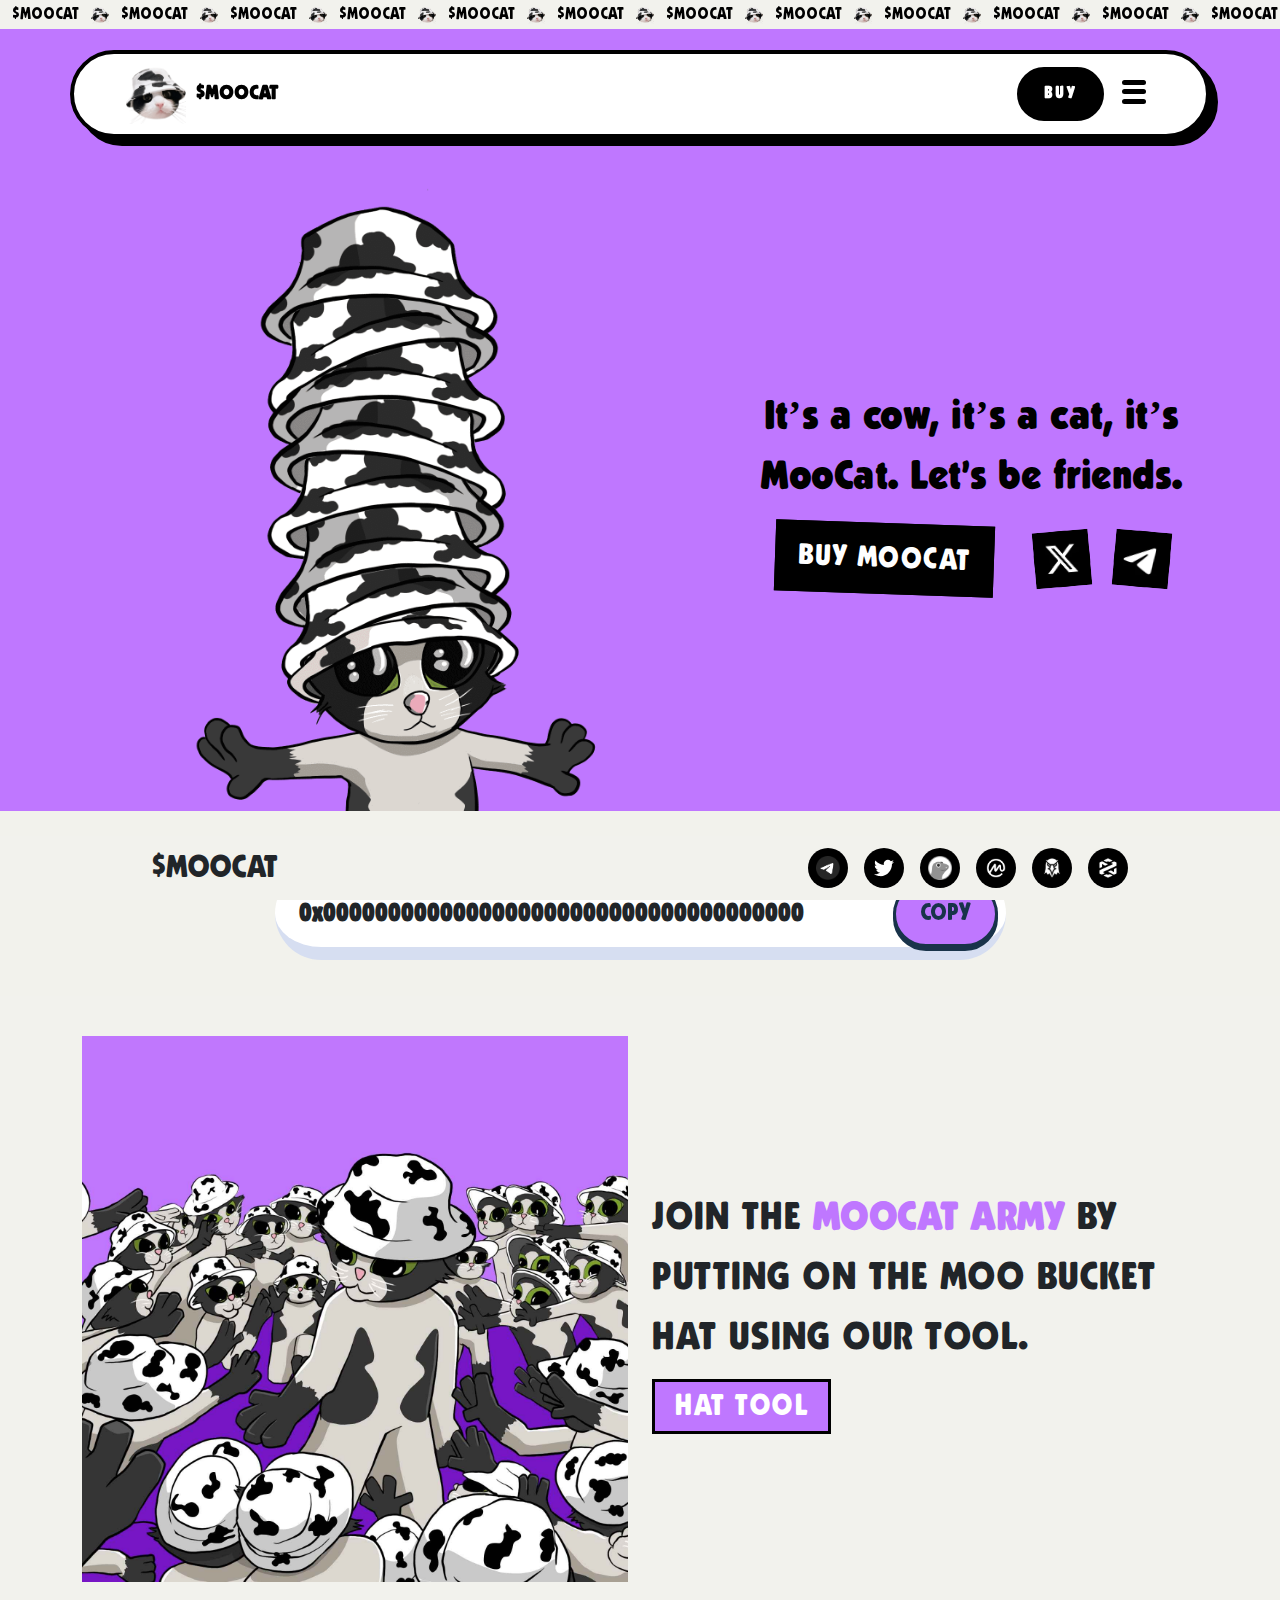
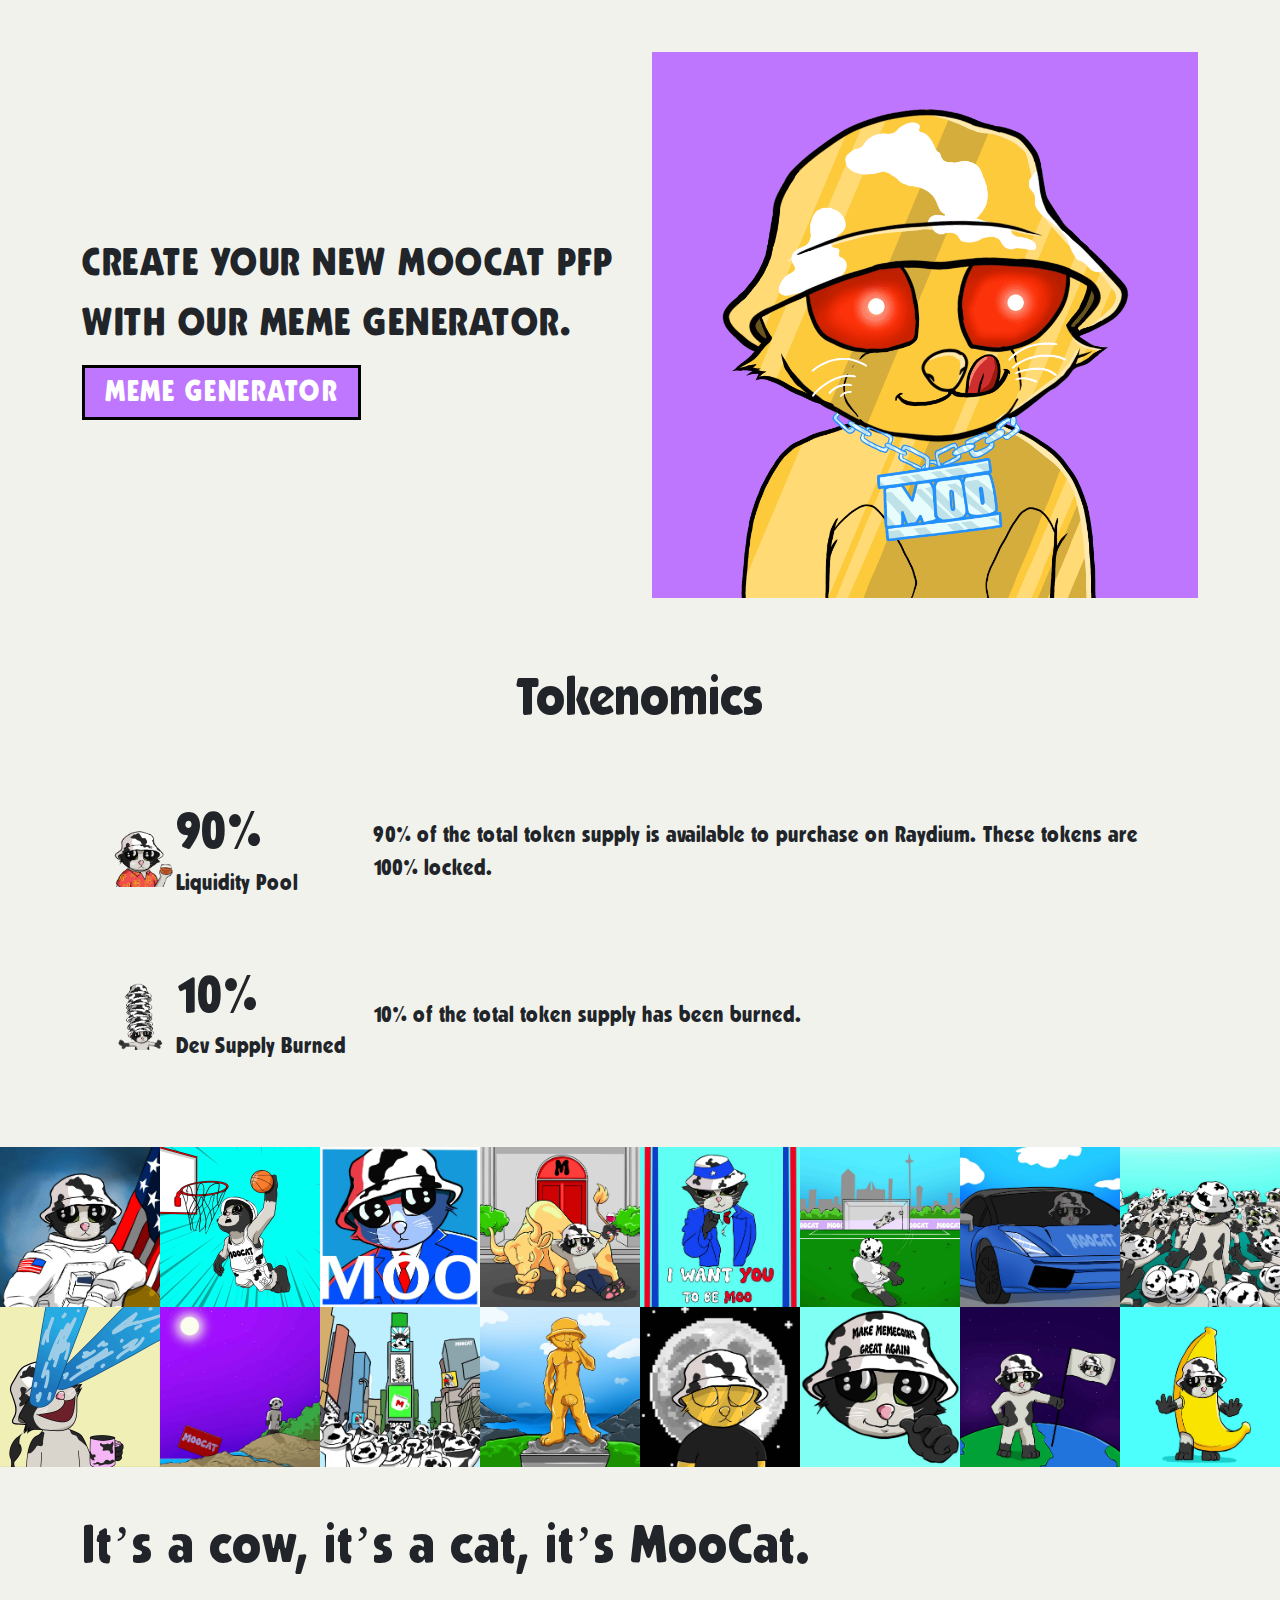
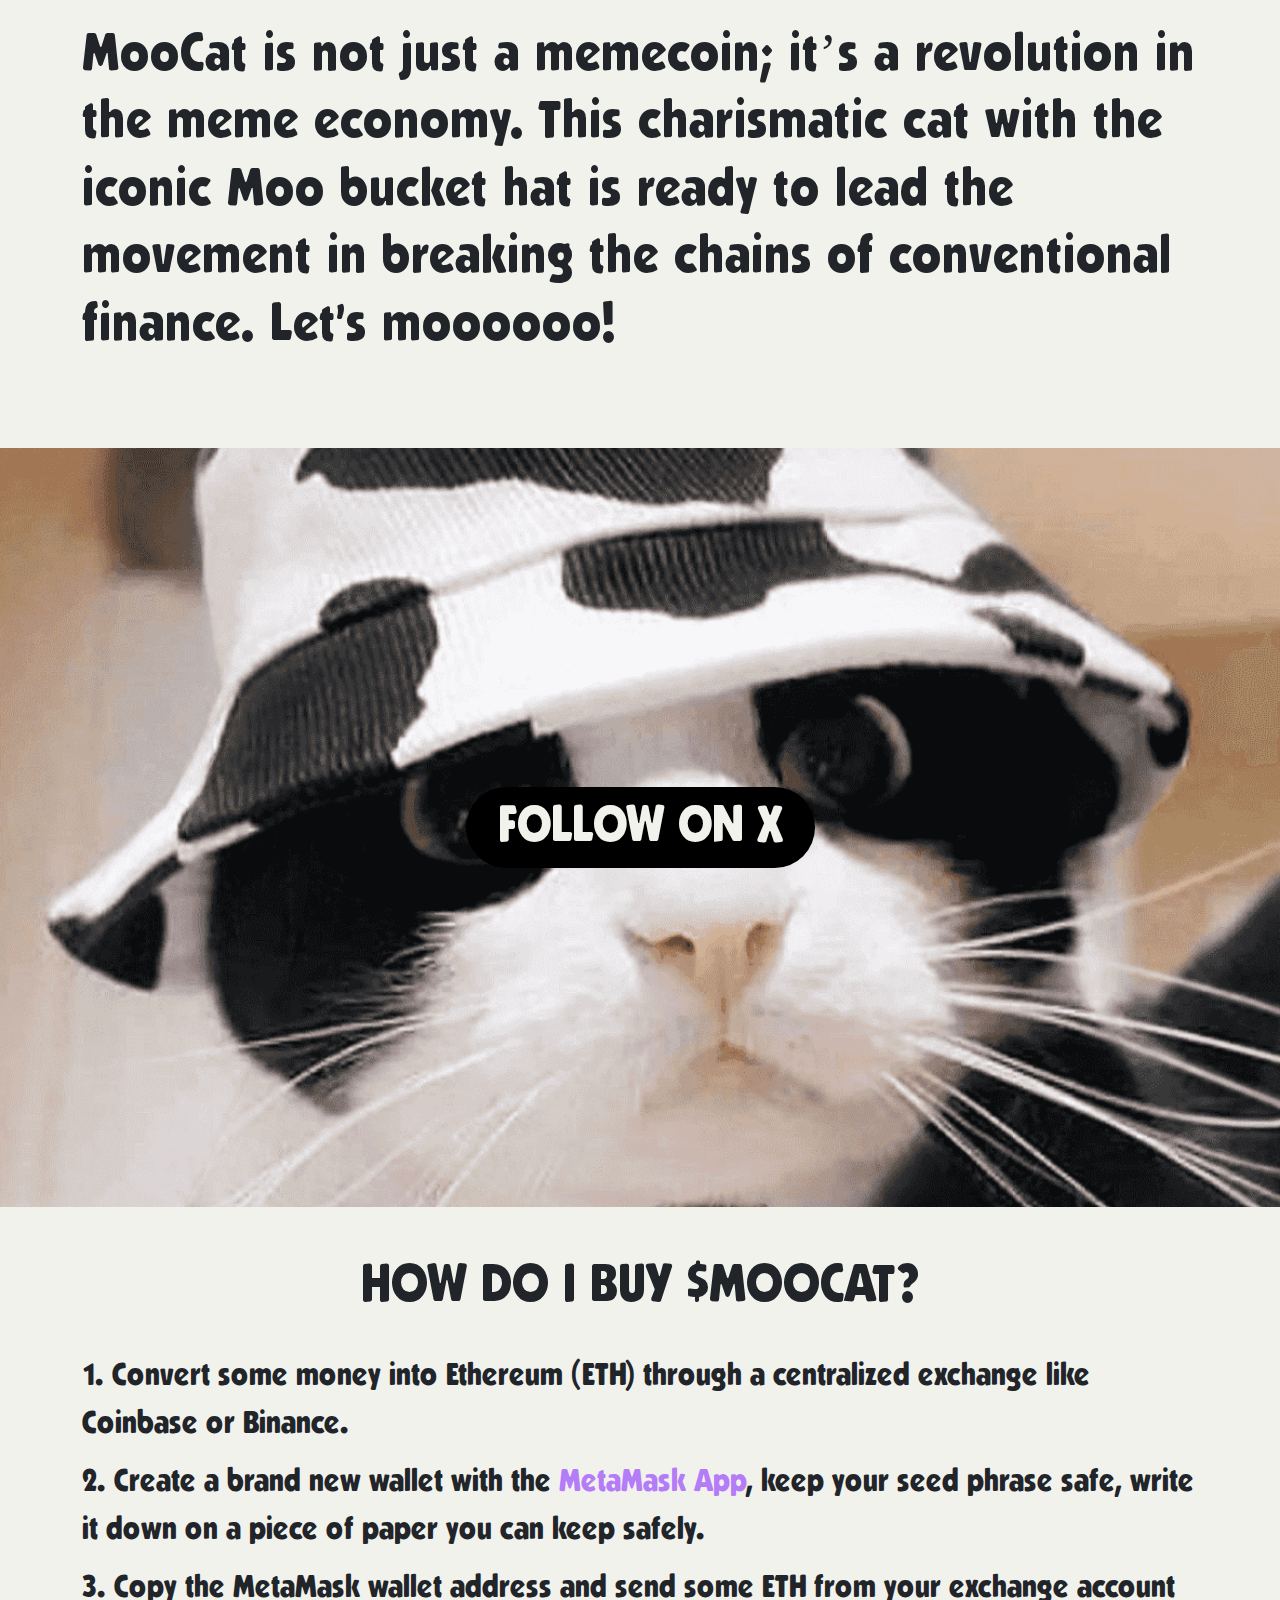
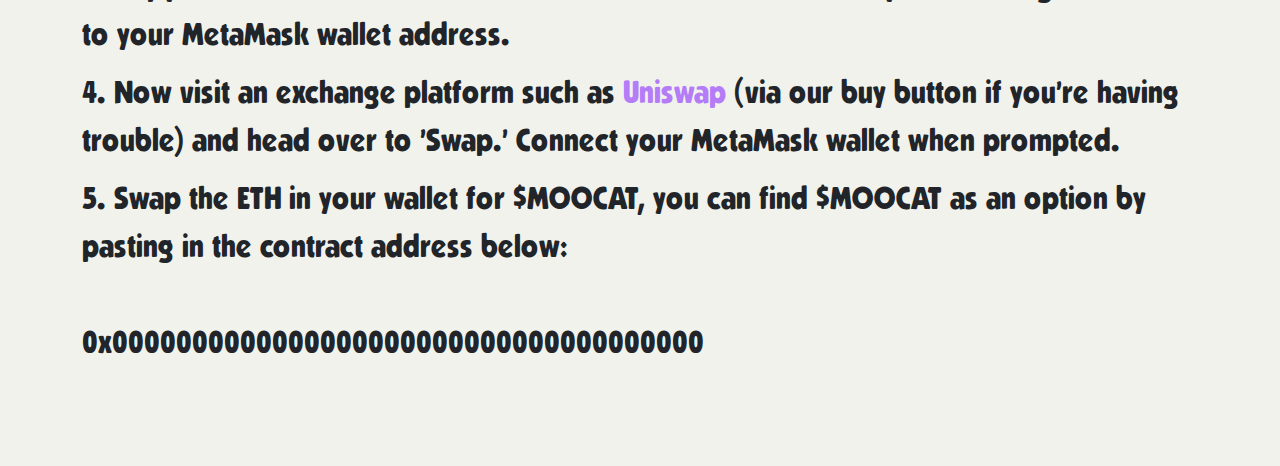
==== commit 5c771160: "index.html updated" ====
--- a/index.html
+++ b/index.html
@@ -113,24 +113,21 @@
                   friends.</strong>
               </p>
               <div class="flex btn-main-top">
-                <a href="https://jup.ag/swap/SOL-FuLH3f9TPxiLNojPBZxfaT5Rb5VFfia8hMzLo9e9c6CG" class="helmet-btn">BUY
+                <a href="https://uniswap.org" class="helmet-btn">BUY
                   MOOCAT</a>
                 <div class="flex gap-4"> <a rel="noopener noreferrer" target="_blank"
-                    href="https://twitter.com/MooCatSolana">
+                    href="https://twitter.com">
                     <div class="relative md:w-14 md:h-14 h-12 w-12 md:hover:scale-105 x-icon"> <img
                         src="images/x-icon.webp" alt="" fetchpriority="high" decoding="async" data-nimg="fill"
                         class="bg-black rotate-5deg" style="height:100%;width:100%;color:transparent" sizes="100vw">
                     </div>
-                  </a> <a rel="noopener noreferrer" target="_blank" href="https://t.me/MooCatPortal">
+                  </a> <a rel="noopener noreferrer" target="_blank" href="https://t.me">
                     <div class="relative md:w-14 md:h-14 h-12 w-12  md:hover:scale-105 tele-icon"> <img
                         src="images/telegram.webp" alt="" fetchpriority="high" decoding="async" data-nimg="fill"
                         class="bg-black rotate5deg" style="height:100%;width:100%;color:transparent" sizes="100vw">
                     </div>
-                  </a> <a rel="noopener noreferrer" target="_blank" href="https://www.instagram.com/moocatworld">
-                    <div class="relative md:w-14 md:h-14 h-12 w-12 md:hover:scale-105 insta-icon"> <img
-                        src="images/insta-icon.png" alt="" fetchpriority="high" decoding="async" data-nimg="fill"
-                        class="bg-black rotate-5deg" style="height:100%;width:100%;color:transparent"> </div>
-                  </a> </div>
+                  </a> 
+                 </div>
               </div>
             </div>
           </div>
@@ -342,7 +339,7 @@
           <a class="navbar-brand" href="#">$MOOCAT</a>
           <div class="collapse navbar-collapse buy-btn" id="navbarCollapse">
             <div class="d-flex">
-              <a href="https://jup.ag/swap/SOL-FuLH3f9TPxiLNojPBZxfaT5Rb5VFfia8hMzLo9e9c6CG" class="buy-now-btn">Buy</a>
+              <a href="https://uniswap.org" class="buy-now-btn">Buy</a>
             </div>
           </div>
 
@@ -368,7 +365,7 @@
 
 
   <section class="bg-trans">
-    <span class="code-main-sec"><span id="cusnumbers">FuLH3f9TPxiLNojPBZxfaT5Rb5VFfia8hMzLo9e9c6CG</span><button
+    <span class="code-main-sec"><span id="cusnumbers">0x0000000000000000000000000000000000000</span><button
         onclick="copy()">Copy</button></span>
 
 
@@ -382,10 +379,10 @@
 
   <!--<section class="bg-trans">-->
   <!--    <div class="code-btn-main">-->
-  <!--    <a href="https://jup.ag/swap/SOL-FuLH3f9TPxiLNojPBZxfaT5Rb5VFfia8hMzLo9e9c6CG" target="_blank" class="">-->
+  <!--    <a href="https://uniswap.org" target="_blank" class="">-->
   <!--      <div class="inner-code">-->
   <!--        <img alt="solscan" src="images/solscan.svg"></div>-->
-  <!--        <p class="copy-code">CA: FuLH3f9TPxiLNojPBZxfaT5Rb5VFfia8hMzLo9e9c6CG-->
+  <!--        <p class="copy-code">CA: 0x0000000000000000000000000000000000000-->
   <!--</p>-->
   <!--    </a>-->
   <!--      </div>-->
@@ -539,7 +536,7 @@
 
   <section class="buy-in-box-main d-flex align-items-center justify-content-center">
     <div class="buy-in-box-main-inner">
-      <a href="https://twitter.com/MooCatSolana" target="_blank" class="">FOLLOW ON X</a>
+      <a href="https://twitter.com" target="_blank" class="">FOLLOW ON X</a>
     </div>
   </section>
 
@@ -551,65 +548,18 @@
         <div class="col-sm-12 mumu-content">
           <h2 class="how-do-heading">HOW DO I BUY $MOOCAT?</h2><br>
           <ul class="how-do-list">
-            <ol class="">1. Convert some money into Solana ($SOL) through a centralized exchange like Coinbase or
-              Binance.</ol>
-            <ol class="">2. Create a brand new wallet with the <a href="https://phantom.app/" target="_blank">Phantom
-                App</a>, keep your seed phrase safe, write it down on a piece of paper you can keep safely.</ol>
-            <ol class="">3. Copy the Solana wallet address and send some Solana from your exchange account to your
-              Phantom wallet address.</ol>
+            <ol class="">1. Convert some money into Ethereum (ETH) through a centralized exchange like Coinbase or Binance.</ol>
+            <ol class="">2. Create a brand new wallet with the <a href="https://metamask.io/" target="_blank">MetaMask App</a>, keep your seed phrase safe, write it down on a piece of paper you can keep safely.</ol>
+            <ol class="">3.  Copy the MetaMask wallet address and send some ETH from your exchange account to your MetaMask wallet address.</ol>
             <ol class="">4. Now visit an exchange platform such as<!-- --> <a
-                href="https://jup.ag/swap/SOL-FuLH3f9TPxiLNojPBZxfaT5Rb5VFfia8hMzLo9e9c6CG" target="_blank">Jupiter</a>
-              (via our buy button if you're having trouble) and head over to 'Swap.' Connect your Phantom wallet when
-              prompted.</ol>
-            <ol class="">5. Swap the Solana in your wallet for $MOOCAT, you can find $MOOCAT as an option by pasting in
-              the contract address below:<br><br>
-              <label class="">FuLH3f9TPxiLNojPBZxfaT5Rb5VFfia8hMzLo9e9c6CG<br>
-
-
-
+                href="https://uniswap.org" target="_blank">Uniswap</a>
+                (via our buy button if you're having trouble) and head over to 'Swap.' Connect your MetaMask wallet when prompted.</ol>
+            <ol class="">5. Swap the ETH in your wallet for $MOOCAT, you can find $MOOCAT as an option by pasting in the contract address below:<br><br>
+              <label class="">0x0000000000000000000000000000000000000<br>
               </label>
             </ol>
           </ul><br>
           <p class="congratulation-txt"> </p>
-
-        </div>
-      </div>
-    </div>
-  </section>
-
-
-  <section class="content partner-main">
-    <div class="container">
-      <div class="row justify-content-sm-center mb-5 mt-5">
-        <div class="col-sm-12 mumu-content">
-          <h2 class="how-do-heading mb-5">Partners</h2>
-
-          <!--<p style="text-align:center; width:100%;">Revealing Soon</p>-->
-
-          <div class="partner-logo-main-section">
-            <div class="container">
-              <div class="row">
-                <ul class="partner-listing">
-                  <li><a style="style=" href="https://swap.assetdash.com/sol-moocat" target="_blank">
-                      <img class="asset" alt="assetdash" src="images/AssetDash.svg"></a></li>
-                  <li><a style="height:50px; aspect-ratio:3.79=" "="" 1;="" grid-area:box2;filter:invert(1);"=""
-                      href="https://www.hellomoon.io/solana" target="_blank">
-                      <img alt="hellomoon" style="height:100%;width:100%;" src="images/HelloMoon.svg"></a></li>
-                  <li><a style="height:50px;/ aspect-ratio:3.79/1; /grid-area:box2;filter:invert(1);"
-                      href="https://heywallet.com/" target="_blank">
-                      <img alt="heywaller" style="height:100%;width:100%;" src="images/HeyWallet.svg"></a></li>
-                </ul>
-              </div>
-            </div>
-
-
-          </div>
-
-
-
-
-
-
 
         </div>
       </div>
@@ -621,7 +571,7 @@
     <div class="footer-inner">
       <h2>$MOOCAT</h2>
       <div class="social-media">
-        <a href="https://t.me/MooCatPortal" target="_blank" class="">
+        <a href="https://t.me" target="_blank" class="">
           <div class="social-media-inner">
             <img alt="Telegram"
               style="position:absolute;height:100%;width:100%;left:0;top:0;right:0;bottom:0;color:transparent"
@@ -629,7 +579,7 @@
           </div>
         </a>
 
-        <a href="https://twitter.com/MooCatSolana" target="_blank" class="">
+        <a href="https://twitter.com" target="_blank" class="">
           <div class="social-media-inner">
             <img alt="Twitter"
               style="position:absolute;height:100%;width:100%;left:0;top:0;right:0;bottom:0;color:transparent"
@@ -637,7 +587,7 @@
           </div>
         </a>
 
-        <a href="https://www.coingecko.com/en/coins/moocat" target="_blank" class="">
+        <a href="https://www.coingecko.com" target="_blank" class="">
           <div class="social-media-inner">
             <img alt="CoinGecko"
               style="position:absolute;height:100%;width:100%;left:0;top:0;right:0;bottom:0;color:transparent"
@@ -645,7 +595,7 @@
           </div>
         </a>
 
-        <a href="https://coinmarketcap.com/currencies/moocat" target="_blank" class="">
+        <a href="https://coinmarketcap.com" target="_blank" class="">
           <div class="social-media-inner">
             <img alt="CoinMarketCap"
               style="position:absolute;height:100%;width:100%;left:0;top:0;right:0;bottom:0;color:transparent"
@@ -653,7 +603,7 @@
           </div>
         </a>
 
-        <a href="https://dexscreener.com/solana/FuLH3f9TPxiLNojPBZxfaT5Rb5VFfia8hMzLo9e9c6CG" target="_blank" class="">
+        <a href="https://dexscreener.com/ethereum/0xComingSoon" target="_blank" class="">
           <div class="social-media-inner">
             <img alt="Dexscreener"
               style="position:absolute;height:100%;width:100%;left:0;top:0;right:0;bottom:0;color:transparent"
@@ -661,7 +611,7 @@
           </div>
         </a>
 
-        <a href="https://www.dextools.io/app/en/solana/pair-explorer/GX2Kb1cGsuUpwL3xRhtwbG1zoSi3BhxqRveQtbasXhDv?t=1714751325261"
+        <a href="https://www.dextools.io/app/en/ether/pair-explorer/0xComingSoon"
           target="_blank" class="">
           <div class="social-media-inner">
             <img alt="DexTool"
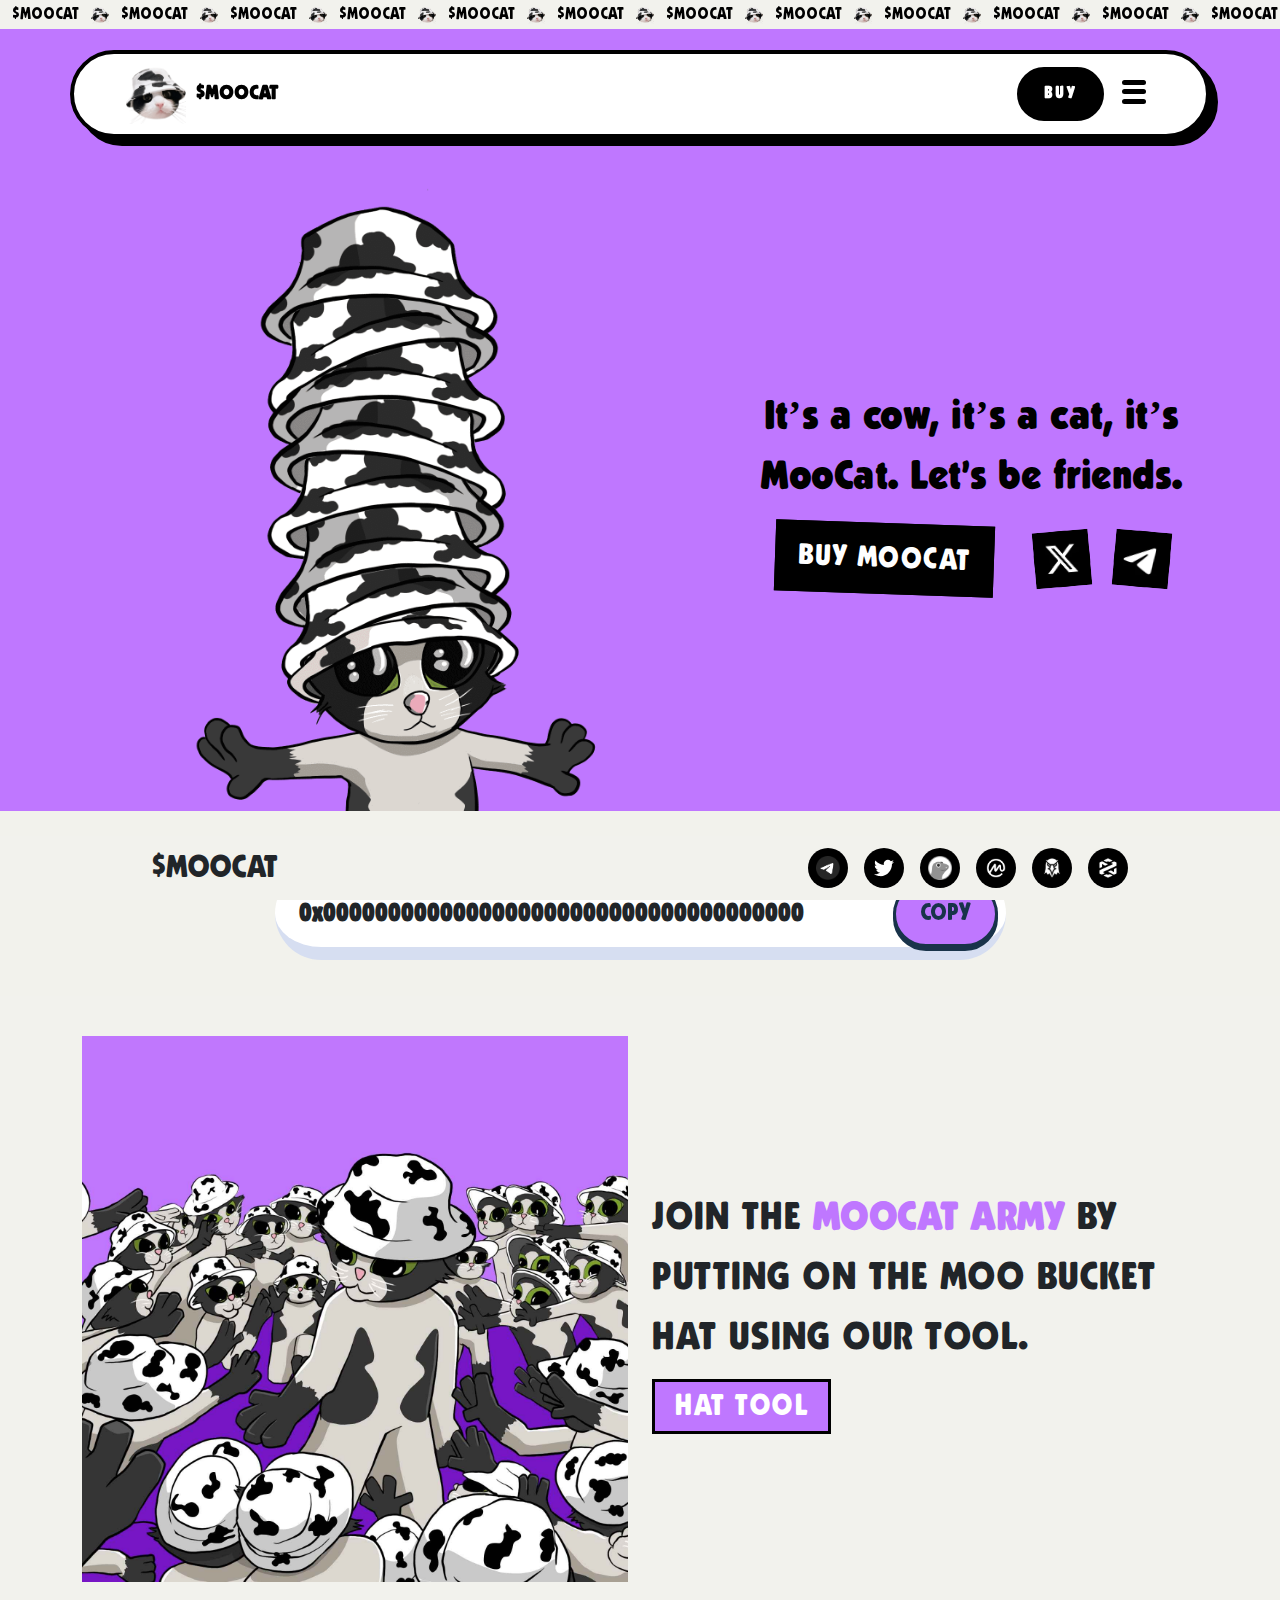
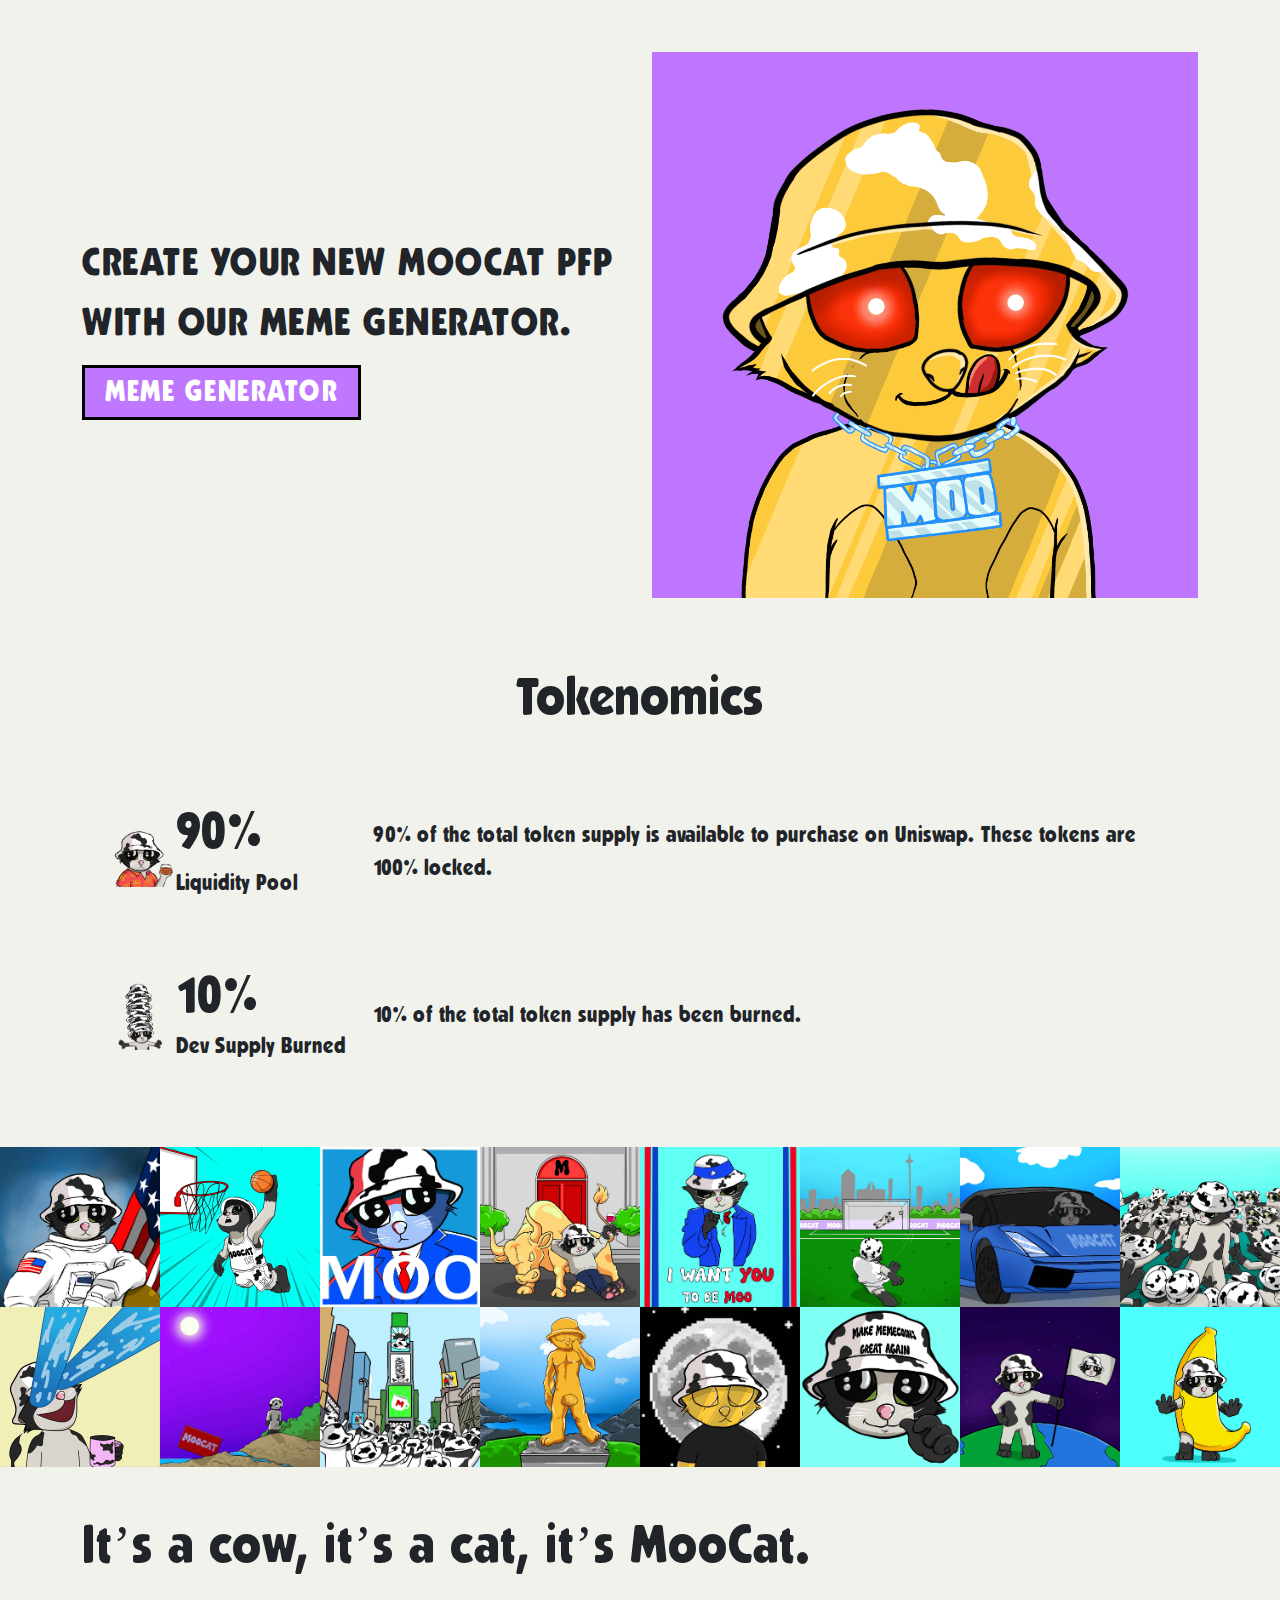
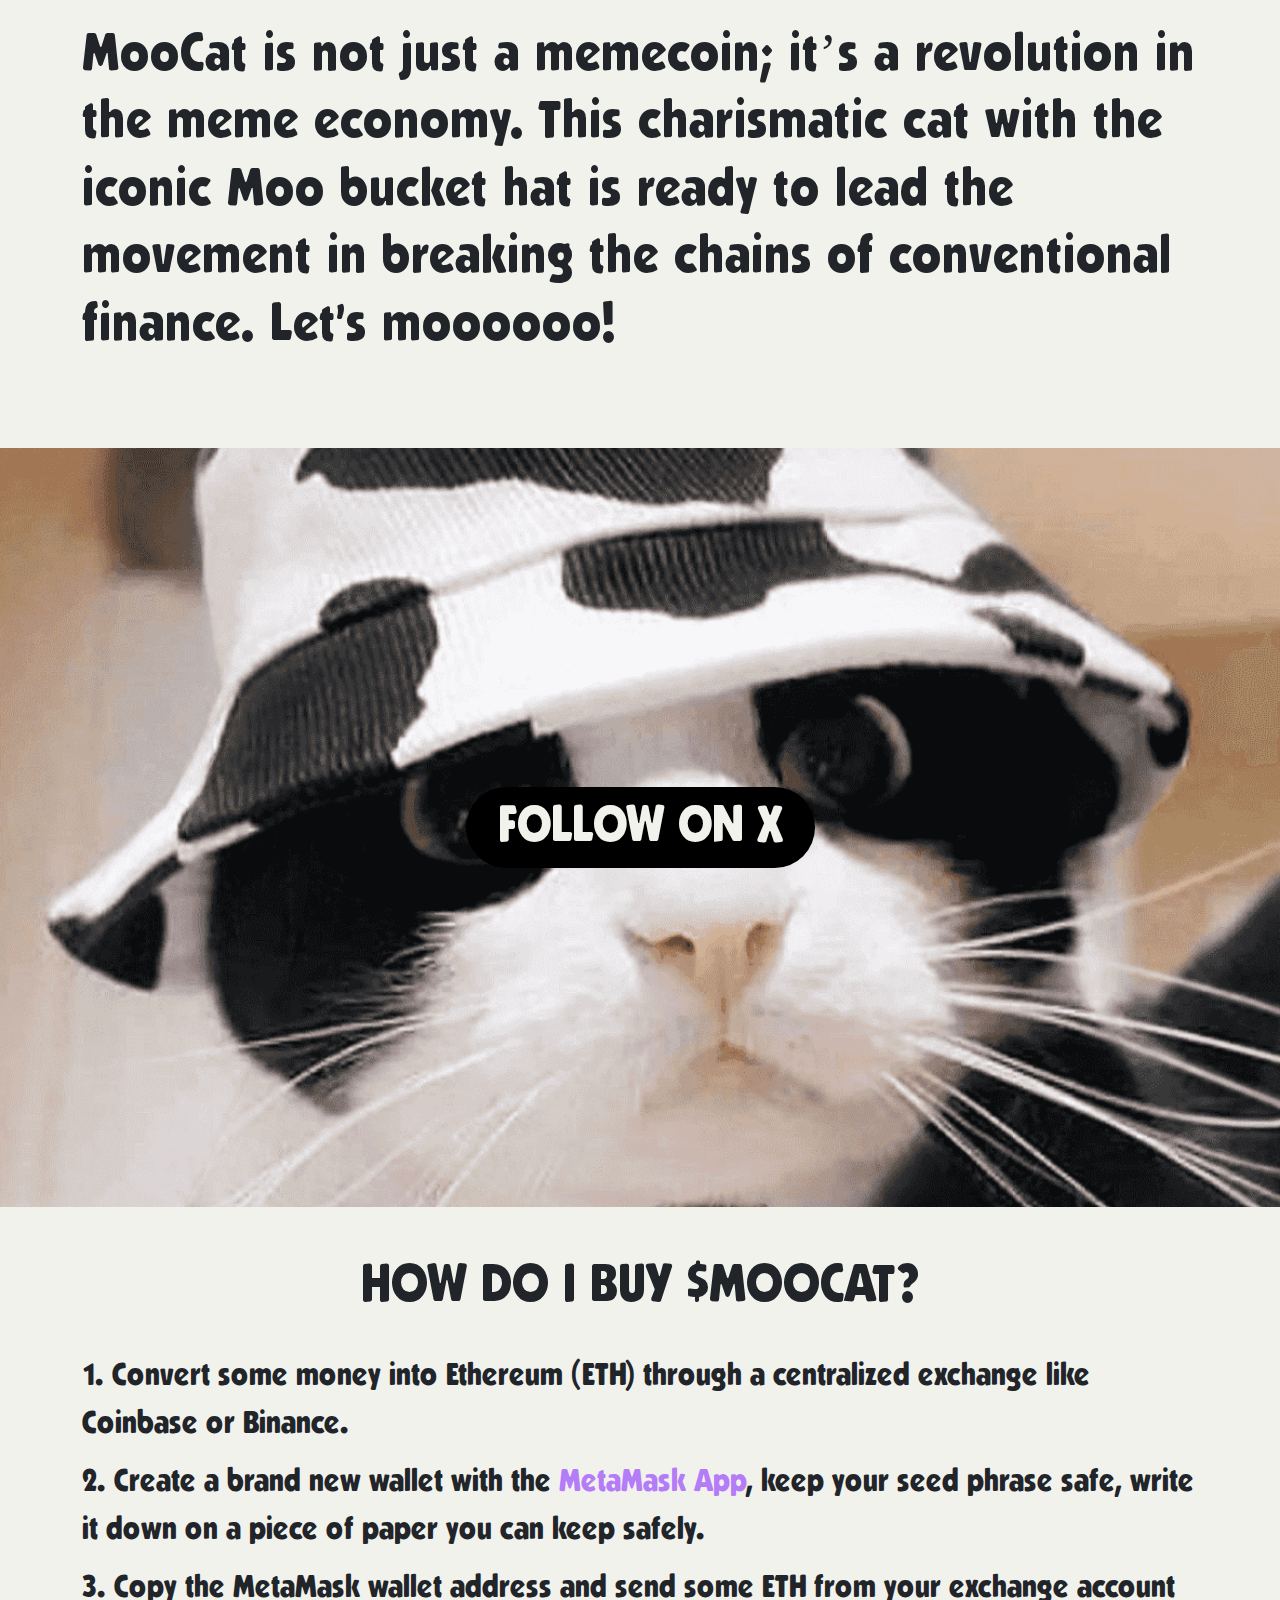
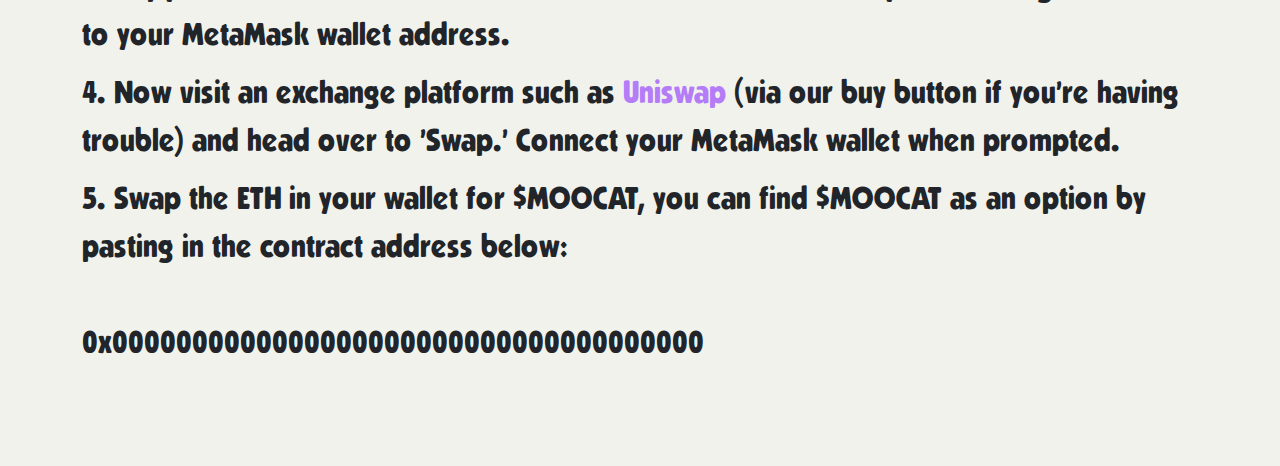
==== commit d938ee42: "index.html updated" ====
--- a/index.html
+++ b/index.html
@@ -115,8 +115,7 @@
               <div class="flex btn-main-top">
                 <a href="https://uniswap.org" class="helmet-btn">BUY
                   MOOCAT</a>
-                <div class="flex gap-4"> <a rel="noopener noreferrer" target="_blank"
-                    href="https://twitter.com">
+                <div class="flex gap-4"> <a rel="noopener noreferrer" target="_blank" href="https://twitter.com">
                     <div class="relative md:w-14 md:h-14 h-12 w-12 md:hover:scale-105 x-icon"> <img
                         src="images/x-icon.webp" alt="" fetchpriority="high" decoding="async" data-nimg="fill"
                         class="bg-black rotate-5deg" style="height:100%;width:100%;color:transparent" sizes="100vw">
@@ -126,8 +125,8 @@
                         src="images/telegram.webp" alt="" fetchpriority="high" decoding="async" data-nimg="fill"
                         class="bg-black rotate5deg" style="height:100%;width:100%;color:transparent" sizes="100vw">
                     </div>
-                  </a> 
-                 </div>
+                  </a>
+                </div>
               </div>
             </div>
           </div>
@@ -444,7 +443,7 @@
             <div class="col-sm-9 right-sec">
               <div class="right-col-main">
                 <!--<p>900,000,000 tokens</p>-->
-                <p class="token-supp">90% of the total token supply is available to purchase on Raydium. These tokens
+                <p class="token-supp">90% of the total token supply is available to purchase on Uniswap. These tokens
                   are 100% locked. </p>
               </div>
             </div>
@@ -548,13 +547,18 @@
         <div class="col-sm-12 mumu-content">
           <h2 class="how-do-heading">HOW DO I BUY $MOOCAT?</h2><br>
           <ul class="how-do-list">
-            <ol class="">1. Convert some money into Ethereum (ETH) through a centralized exchange like Coinbase or Binance.</ol>
-            <ol class="">2. Create a brand new wallet with the <a href="https://metamask.io/" target="_blank">MetaMask App</a>, keep your seed phrase safe, write it down on a piece of paper you can keep safely.</ol>
-            <ol class="">3.  Copy the MetaMask wallet address and send some ETH from your exchange account to your MetaMask wallet address.</ol>
-            <ol class="">4. Now visit an exchange platform such as<!-- --> <a
-                href="https://uniswap.org" target="_blank">Uniswap</a>
-                (via our buy button if you're having trouble) and head over to 'Swap.' Connect your MetaMask wallet when prompted.</ol>
-            <ol class="">5. Swap the ETH in your wallet for $MOOCAT, you can find $MOOCAT as an option by pasting in the contract address below:<br><br>
+            <ol class="">1. Convert some money into Ethereum (ETH) through a centralized exchange like Coinbase or
+              Binance.</ol>
+            <ol class="">2. Create a brand new wallet with the <a href="https://metamask.io/" target="_blank">MetaMask
+                App</a>, keep your seed phrase safe, write it down on a piece of paper you can keep safely.</ol>
+            <ol class="">3. Copy the MetaMask wallet address and send some ETH from your exchange account to your
+              MetaMask wallet address.</ol>
+            <ol class="">4. Now visit an exchange platform such as<!-- --> <a href="https://uniswap.org"
+                target="_blank">Uniswap</a>
+              (via our buy button if you're having trouble) and head over to 'Swap.' Connect your MetaMask wallet when
+              prompted.</ol>
+            <ol class="">5. Swap the ETH in your wallet for $MOOCAT, you can find $MOOCAT as an option by pasting in the
+              contract address below:<br><br>
               <label class="">0x0000000000000000000000000000000000000<br>
               </label>
             </ol>
@@ -611,8 +615,7 @@
           </div>
         </a>
 
-        <a href="https://www.dextools.io/app/en/ether/pair-explorer/0xComingSoon"
-          target="_blank" class="">
+        <a href="https://www.dextools.io/app/en/ether/pair-explorer/0xComingSoon" target="_blank" class="">
           <div class="social-media-inner">
             <img alt="DexTool"
               style="position:absolute;height:100%;width:100%;left:0;top:0;right:0;bottom:0;color:transparent"
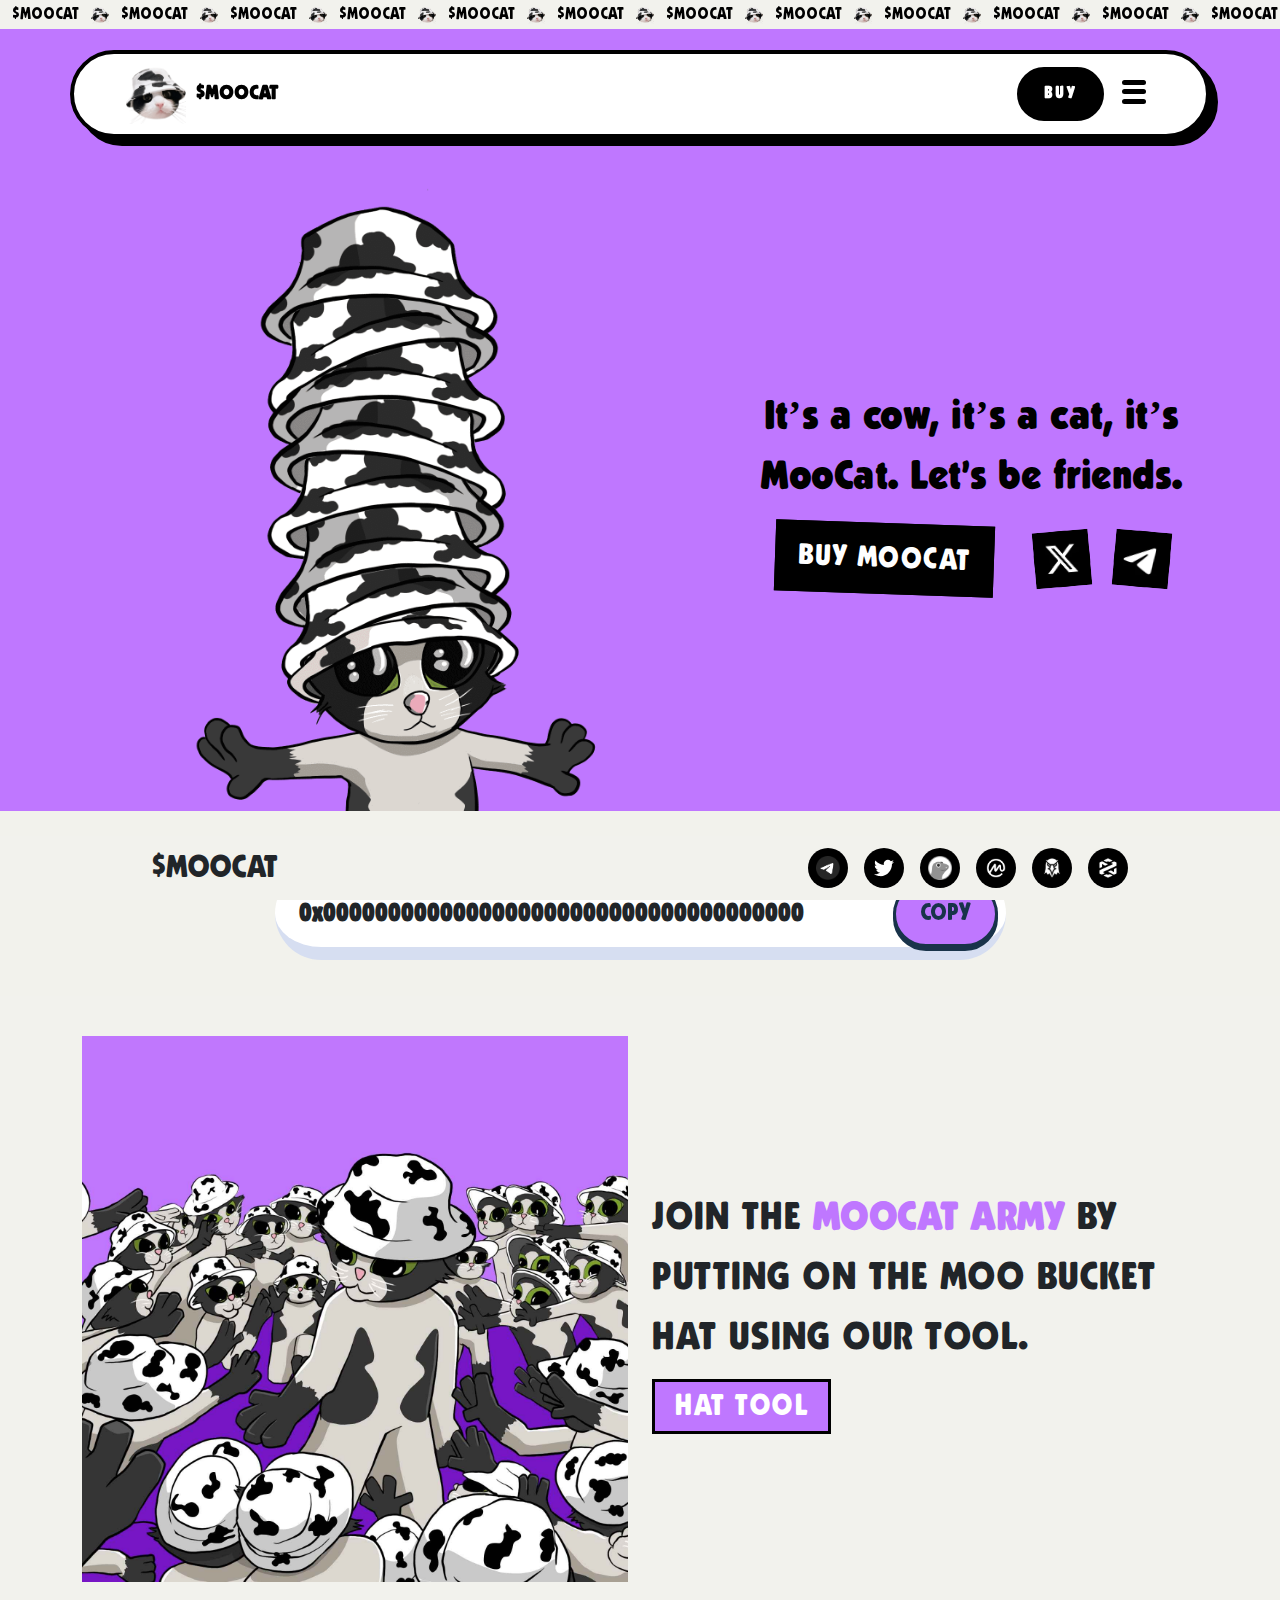
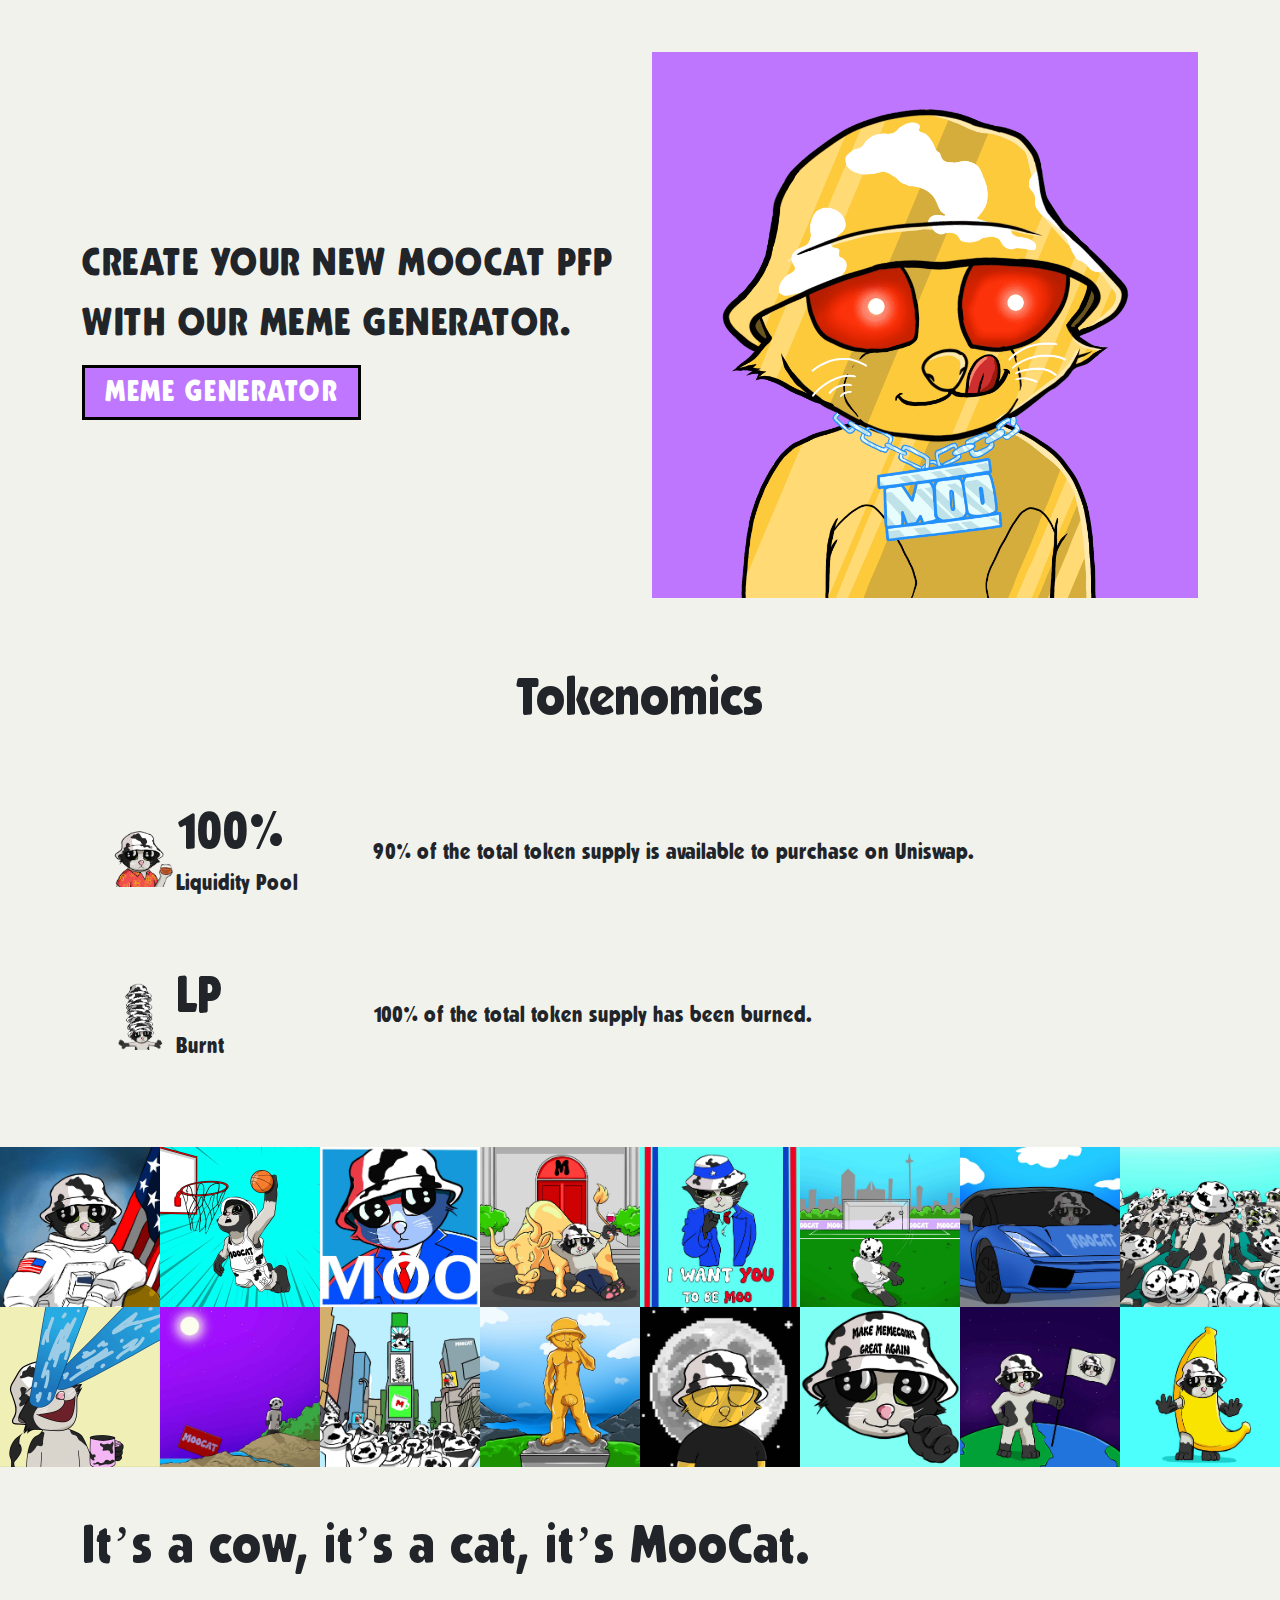
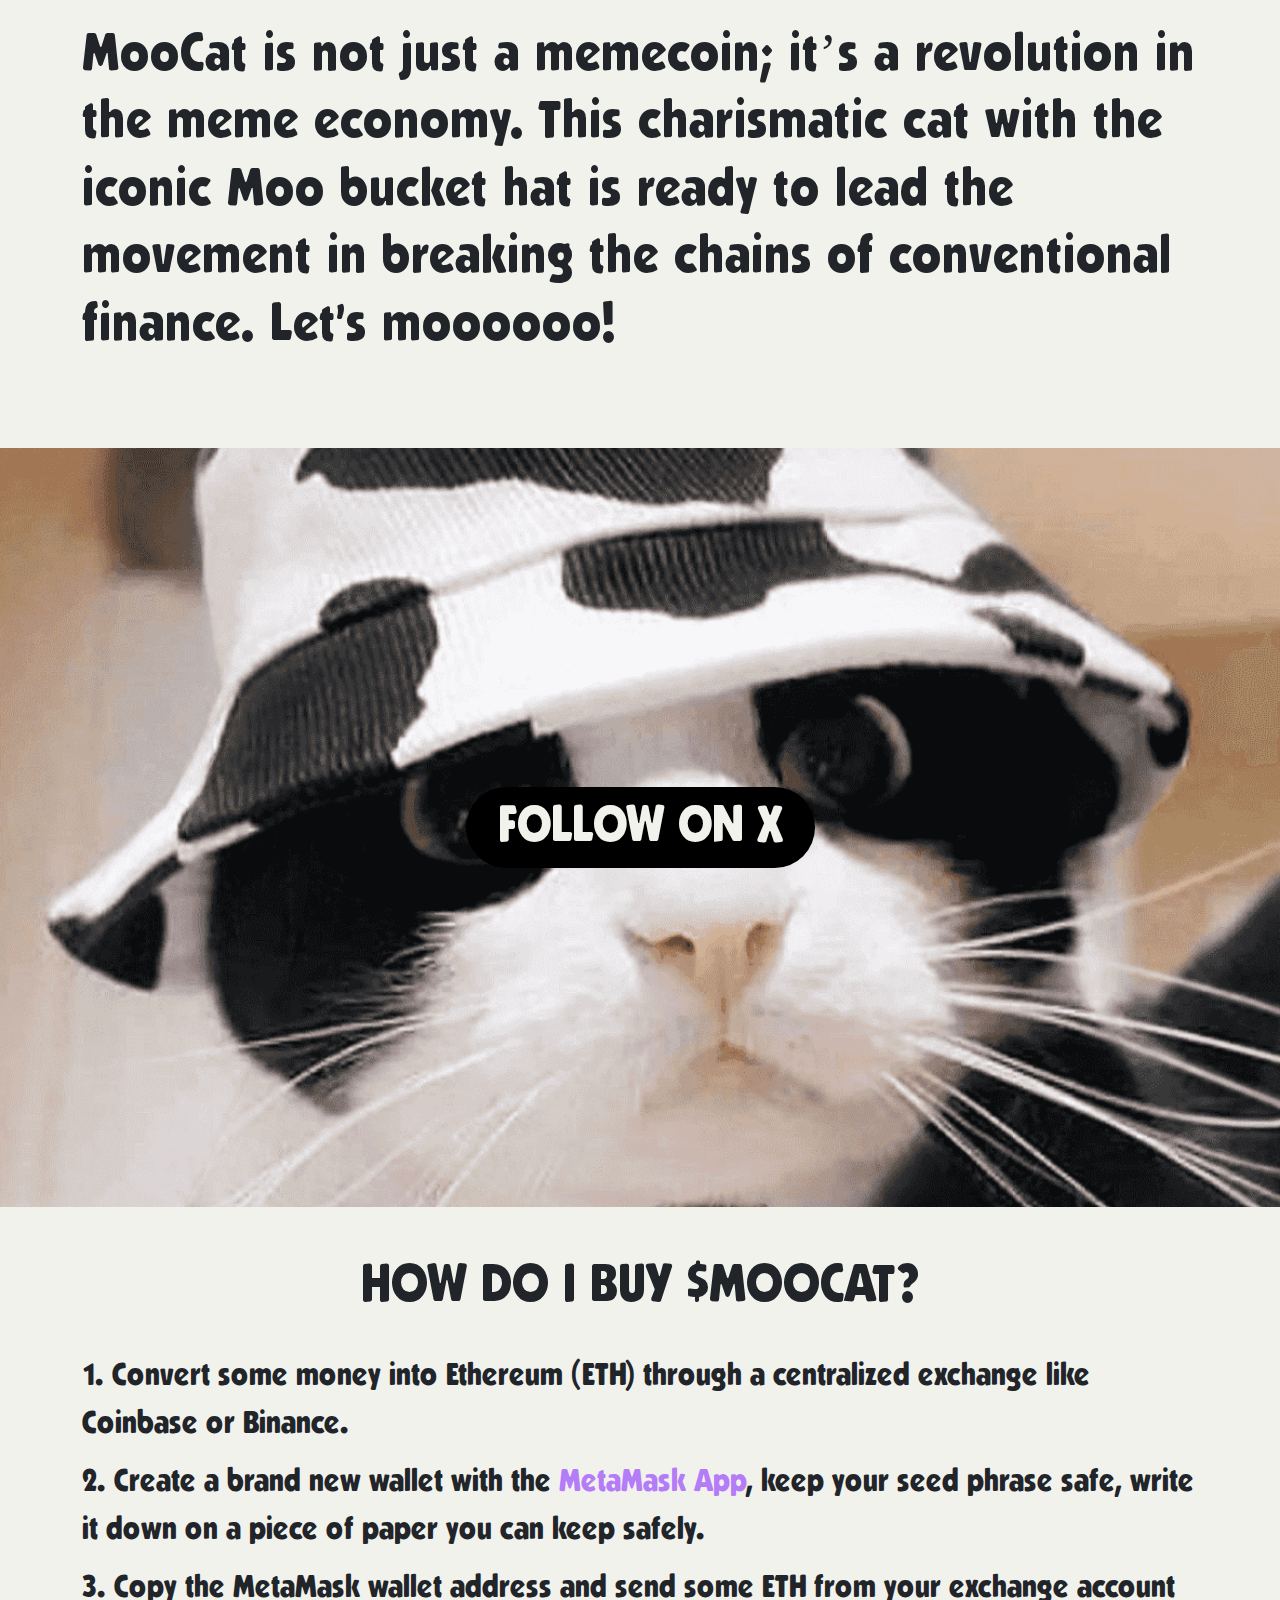
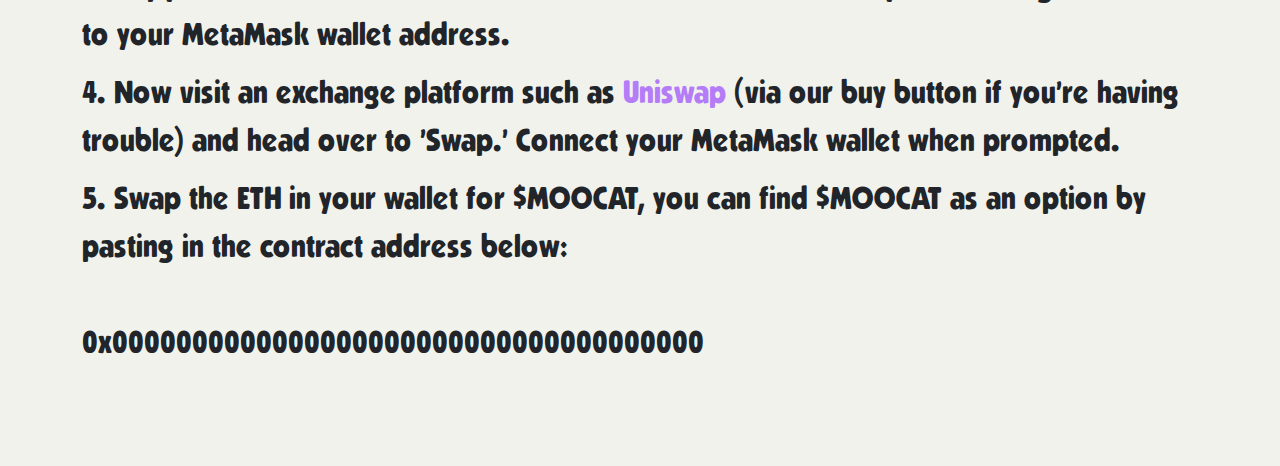
==== commit fea15bc2: "Tokenomics fixed" ====
--- a/index.html
+++ b/index.html
@@ -115,12 +115,13 @@
               <div class="flex btn-main-top">
                 <a href="https://uniswap.org" class="helmet-btn">BUY
                   MOOCAT</a>
-                <div class="flex gap-4"> <a rel="noopener noreferrer" target="_blank" href="https://twitter.com">
+                <div class="flex gap-4"> <a rel="noopener noreferrer" target="_blank"
+                    href="https://x.com/MooCatOfficial">
                     <div class="relative md:w-14 md:h-14 h-12 w-12 md:hover:scale-105 x-icon"> <img
                         src="images/x-icon.webp" alt="" fetchpriority="high" decoding="async" data-nimg="fill"
                         class="bg-black rotate-5deg" style="height:100%;width:100%;color:transparent" sizes="100vw">
                     </div>
-                  </a> <a rel="noopener noreferrer" target="_blank" href="https://t.me">
+                  </a> <a rel="noopener noreferrer" target="_blank" href="https://t.me/MooCatETHPortal">
                     <div class="relative md:w-14 md:h-14 h-12 w-12  md:hover:scale-105 tele-icon"> <img
                         src="images/telegram.webp" alt="" fetchpriority="high" decoding="async" data-nimg="fill"
                         class="bg-black rotate5deg" style="height:100%;width:100%;color:transparent" sizes="100vw">
@@ -435,7 +436,7 @@
                 <img alt="hellomoon" style="" src="images/png2.png">
               </div>
               <div>
-                <h3 class="liq-heading">90%</h3>
+                <h3 class="liq-heading">100%</h3>
                 <p class="liq-txt">Liquidity Pool</p>
               </div>
 
@@ -443,8 +444,7 @@
             <div class="col-sm-9 right-sec">
               <div class="right-col-main">
                 <!--<p>900,000,000 tokens</p>-->
-                <p class="token-supp">90% of the total token supply is available to purchase on Uniswap. These tokens
-                  are 100% locked. </p>
+                <p class="token-supp">90% of the total token supply is available to purchase on Uniswap.</p>
               </div>
             </div>
           </div>
@@ -456,8 +456,8 @@
                 <img alt="hellomoon" style="" src="images/png8.png">
               </div>
               <div>
-                <h3 class="liq-heading">10%</h3>
-                <p class="liq-txt">Dev Supply Burned
+                <h3 class="liq-heading">LP</h3>
+                <p class="liq-txt">Burnt
                 </p>
               </div>
 
@@ -465,7 +465,7 @@
             <div class="col-sm-9 right-sec">
               <div class="right-col-main">
                 <!--<p>900,000,000 tokens</p>-->
-                <p class="token-supp">10% of the total token supply has been burned.</p>
+                <p class="token-supp">100% of the total token supply has been burned.</p>
               </div>
             </div>
           </div>
@@ -535,7 +535,7 @@
 
   <section class="buy-in-box-main d-flex align-items-center justify-content-center">
     <div class="buy-in-box-main-inner">
-      <a href="https://twitter.com" target="_blank" class="">FOLLOW ON X</a>
+      <a href="https://x.com/MooCatOfficial" target="_blank" class="">FOLLOW ON X</a>
     </div>
   </section>
 
@@ -575,7 +575,7 @@
     <div class="footer-inner">
       <h2>$MOOCAT</h2>
       <div class="social-media">
-        <a href="https://t.me" target="_blank" class="">
+        <a href="https://t.me/MooCatETHPortal" target="_blank" class="">
           <div class="social-media-inner">
             <img alt="Telegram"
               style="position:absolute;height:100%;width:100%;left:0;top:0;right:0;bottom:0;color:transparent"
@@ -583,7 +583,7 @@
           </div>
         </a>
 
-        <a href="https://twitter.com" target="_blank" class="">
+        <a href="https://x.com/MooCatOfficial" target="_blank" class="">
           <div class="social-media-inner">
             <img alt="Twitter"
               style="position:absolute;height:100%;width:100%;left:0;top:0;right:0;bottom:0;color:transparent"
